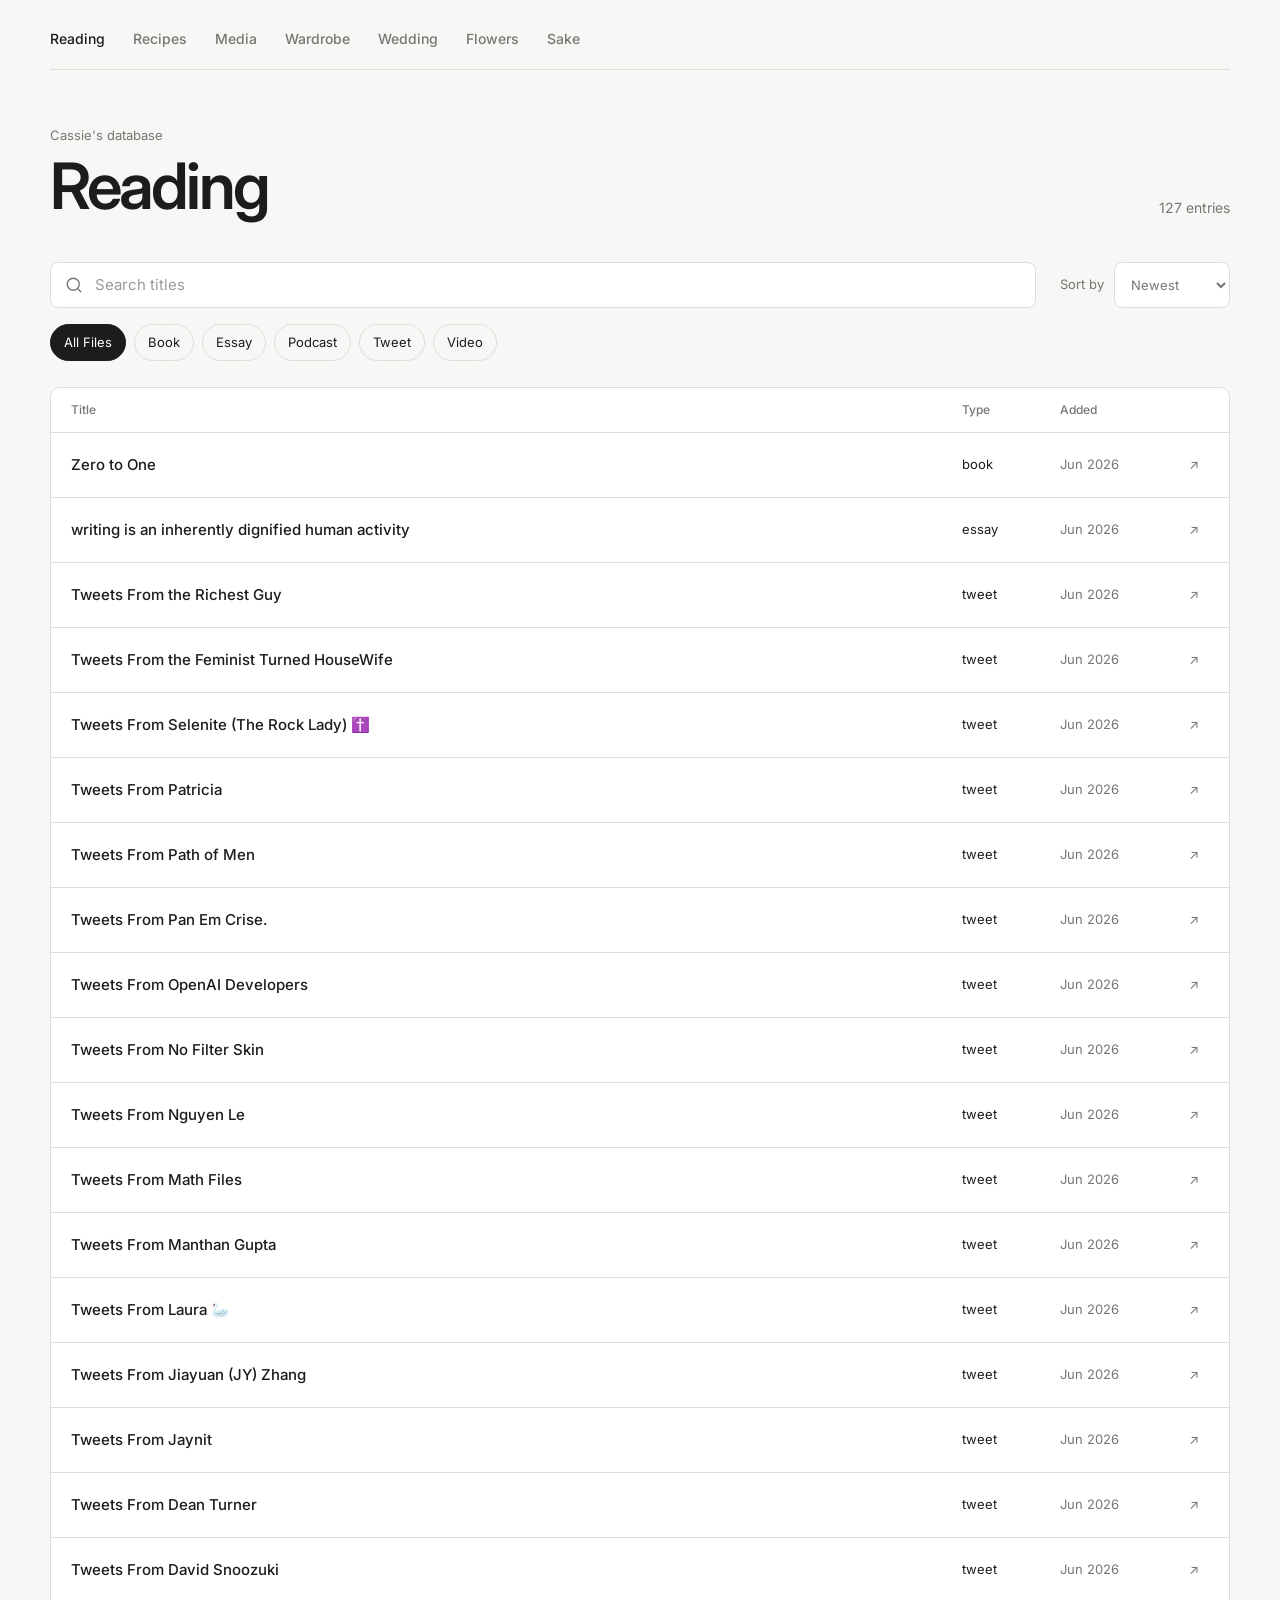
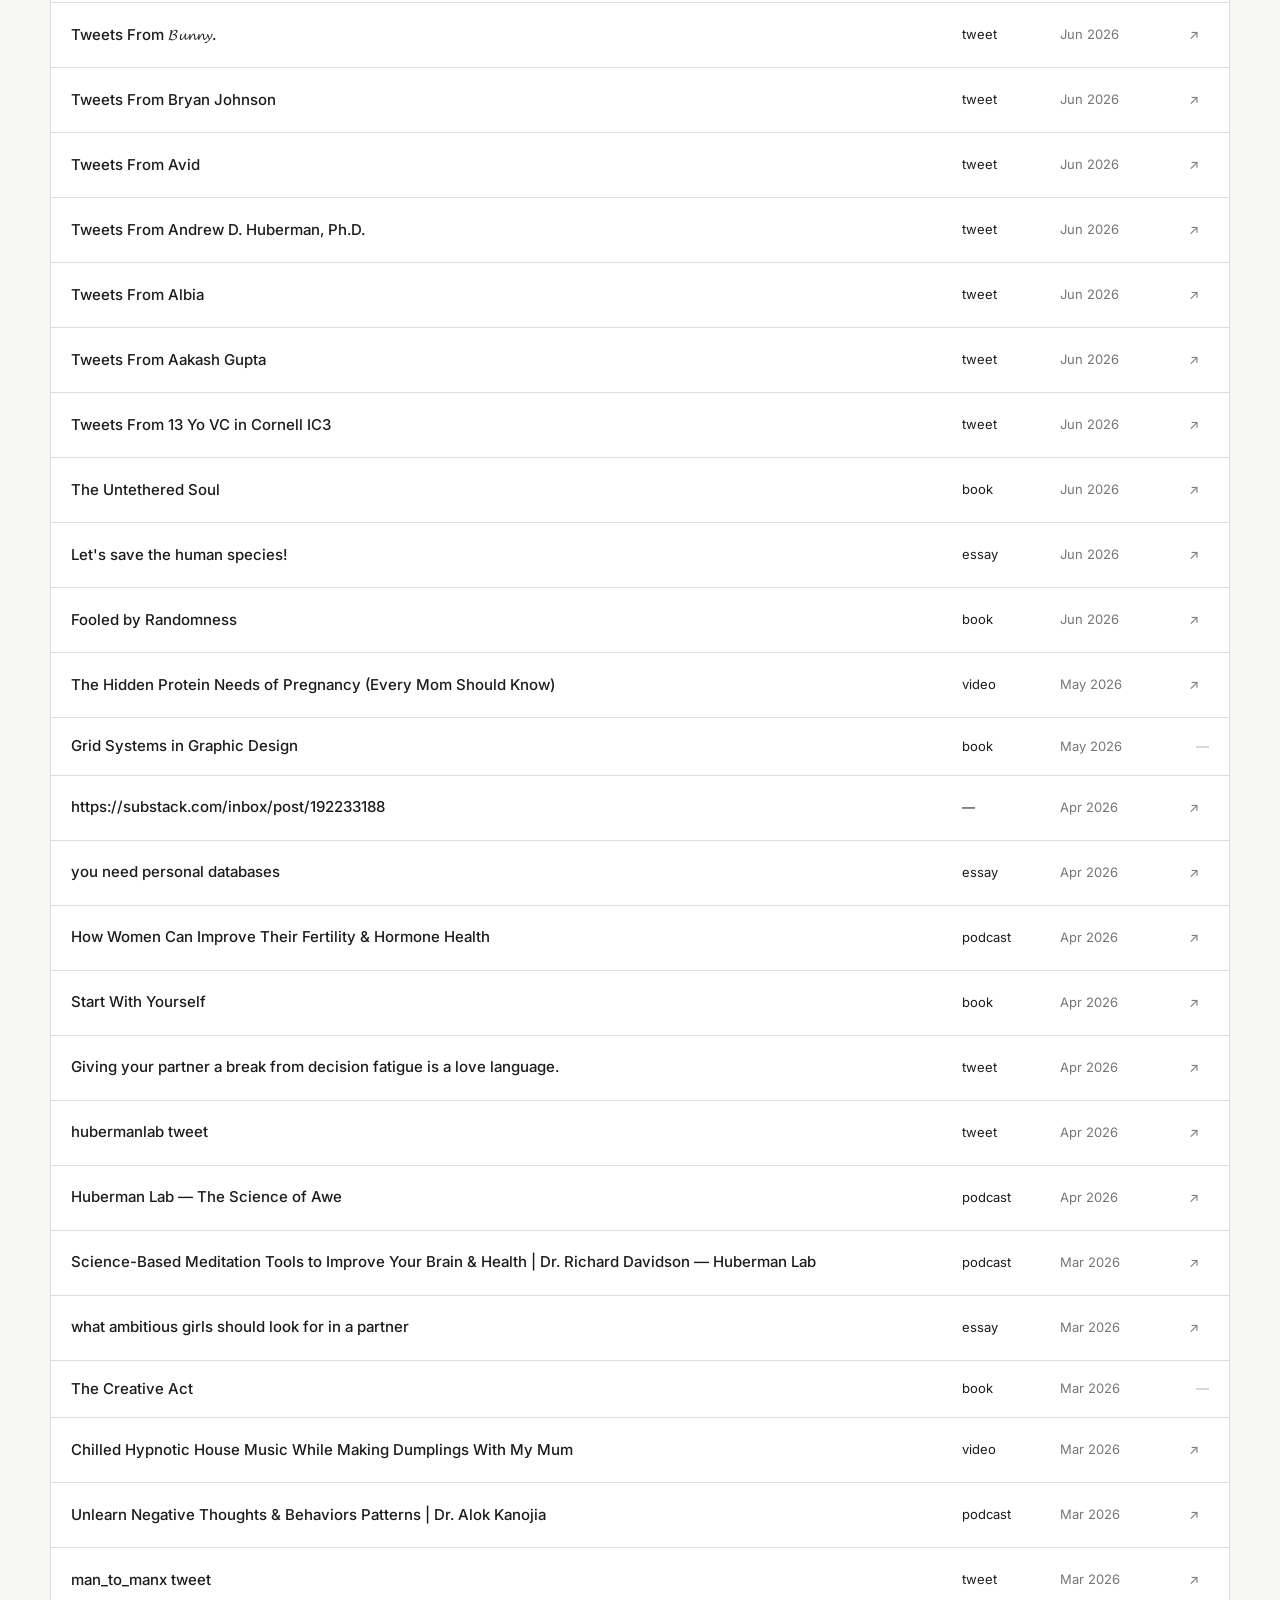
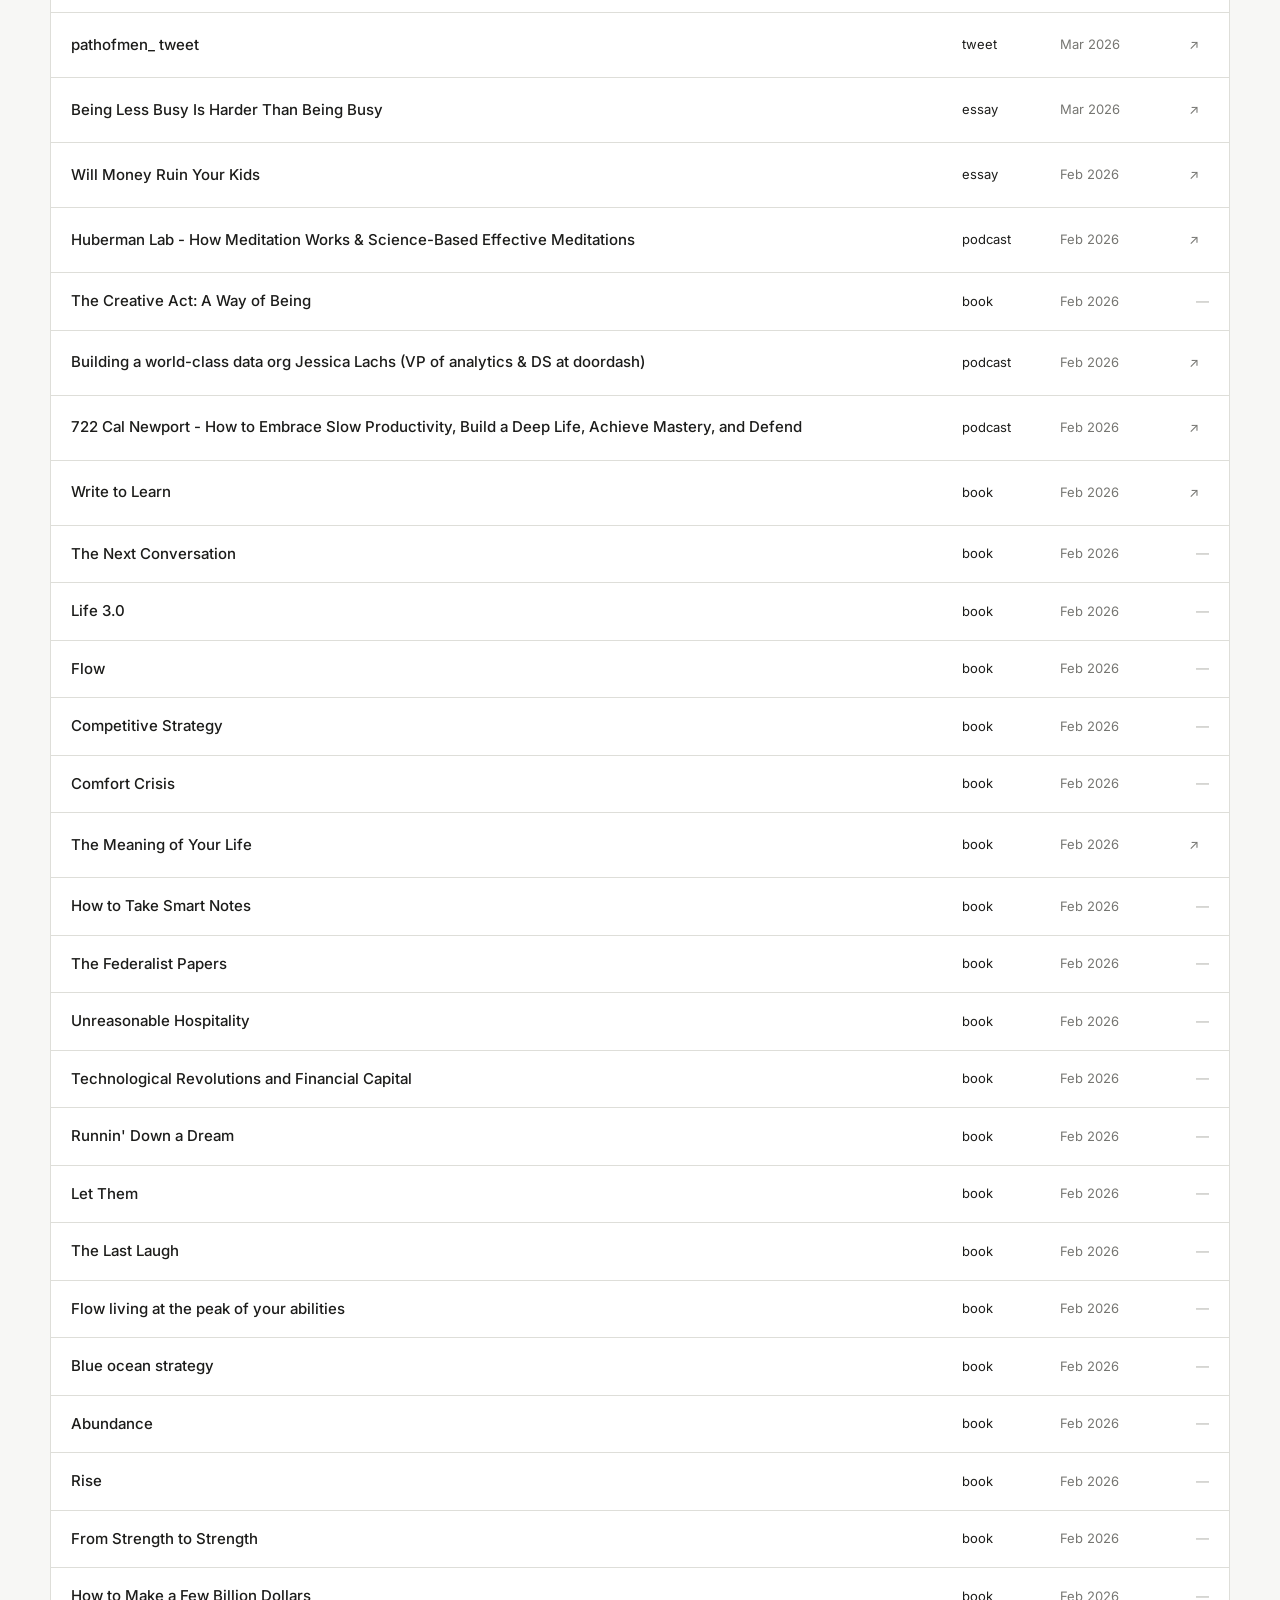
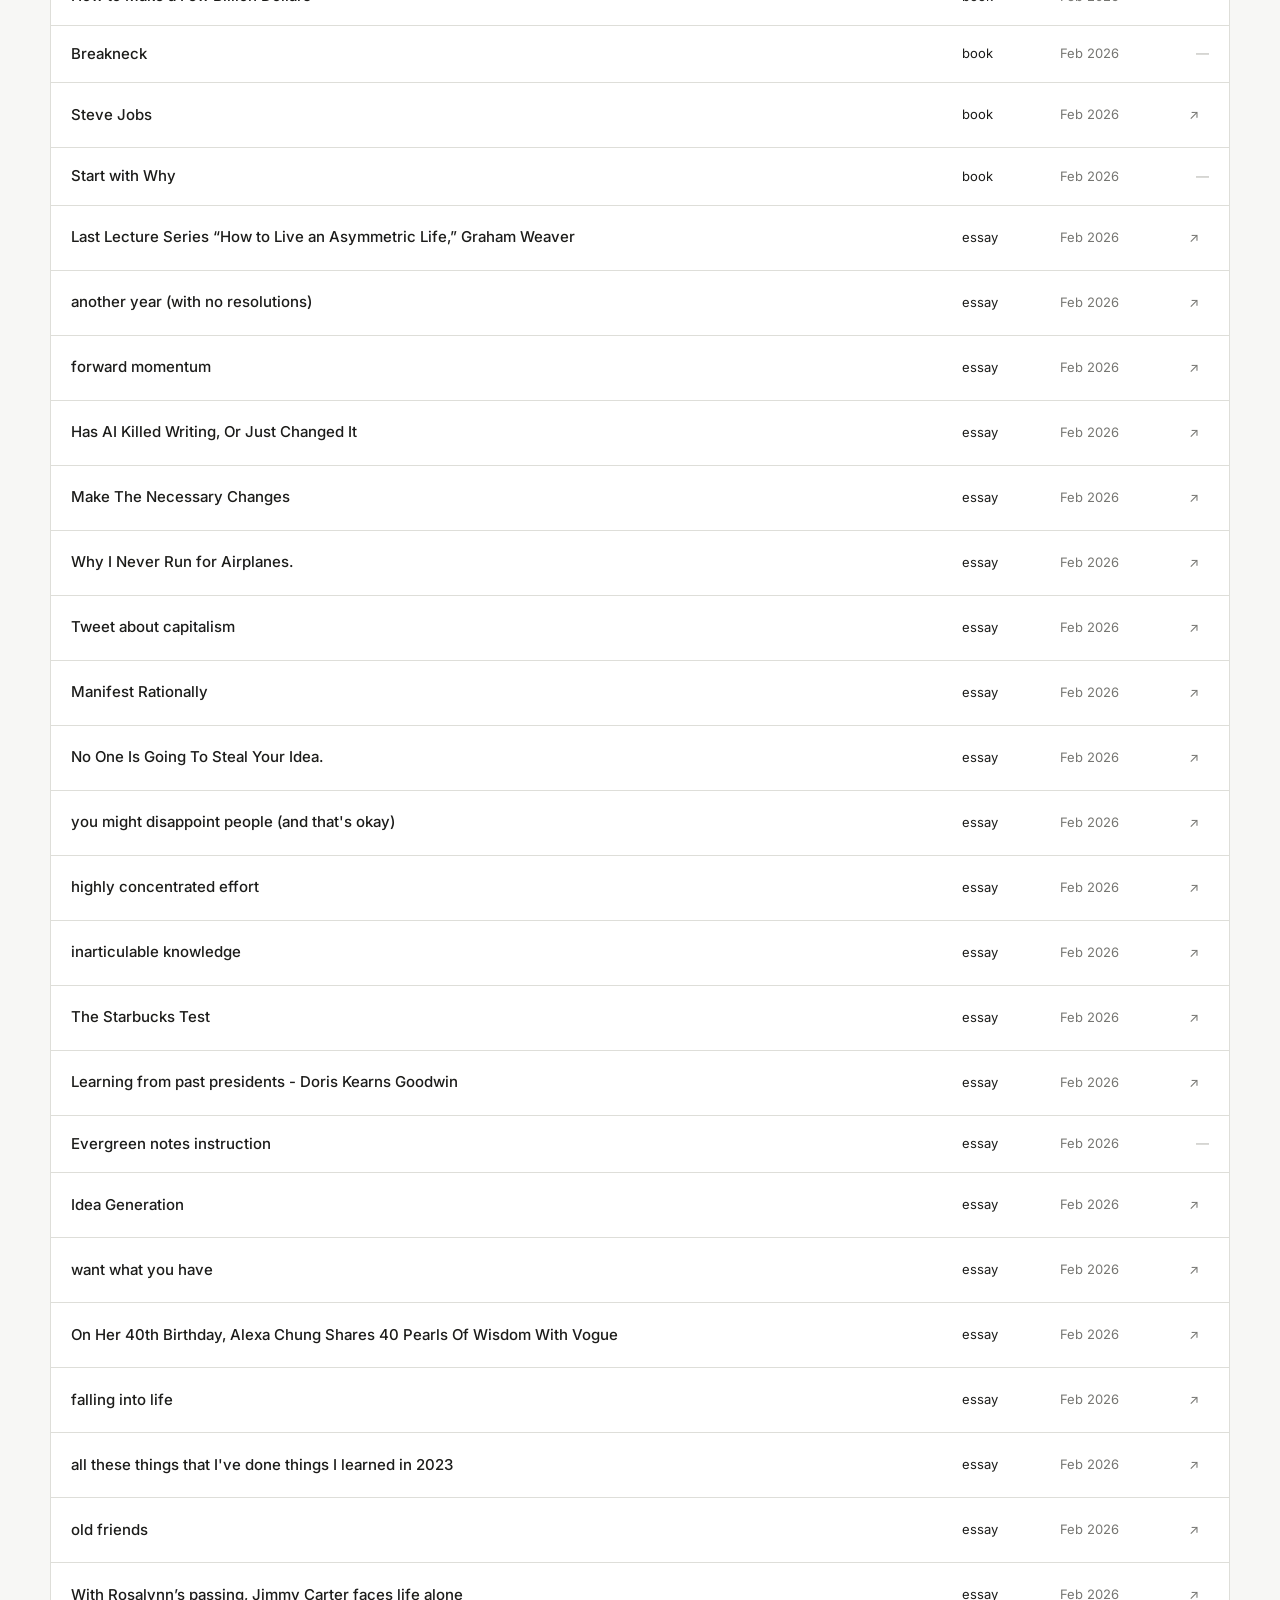
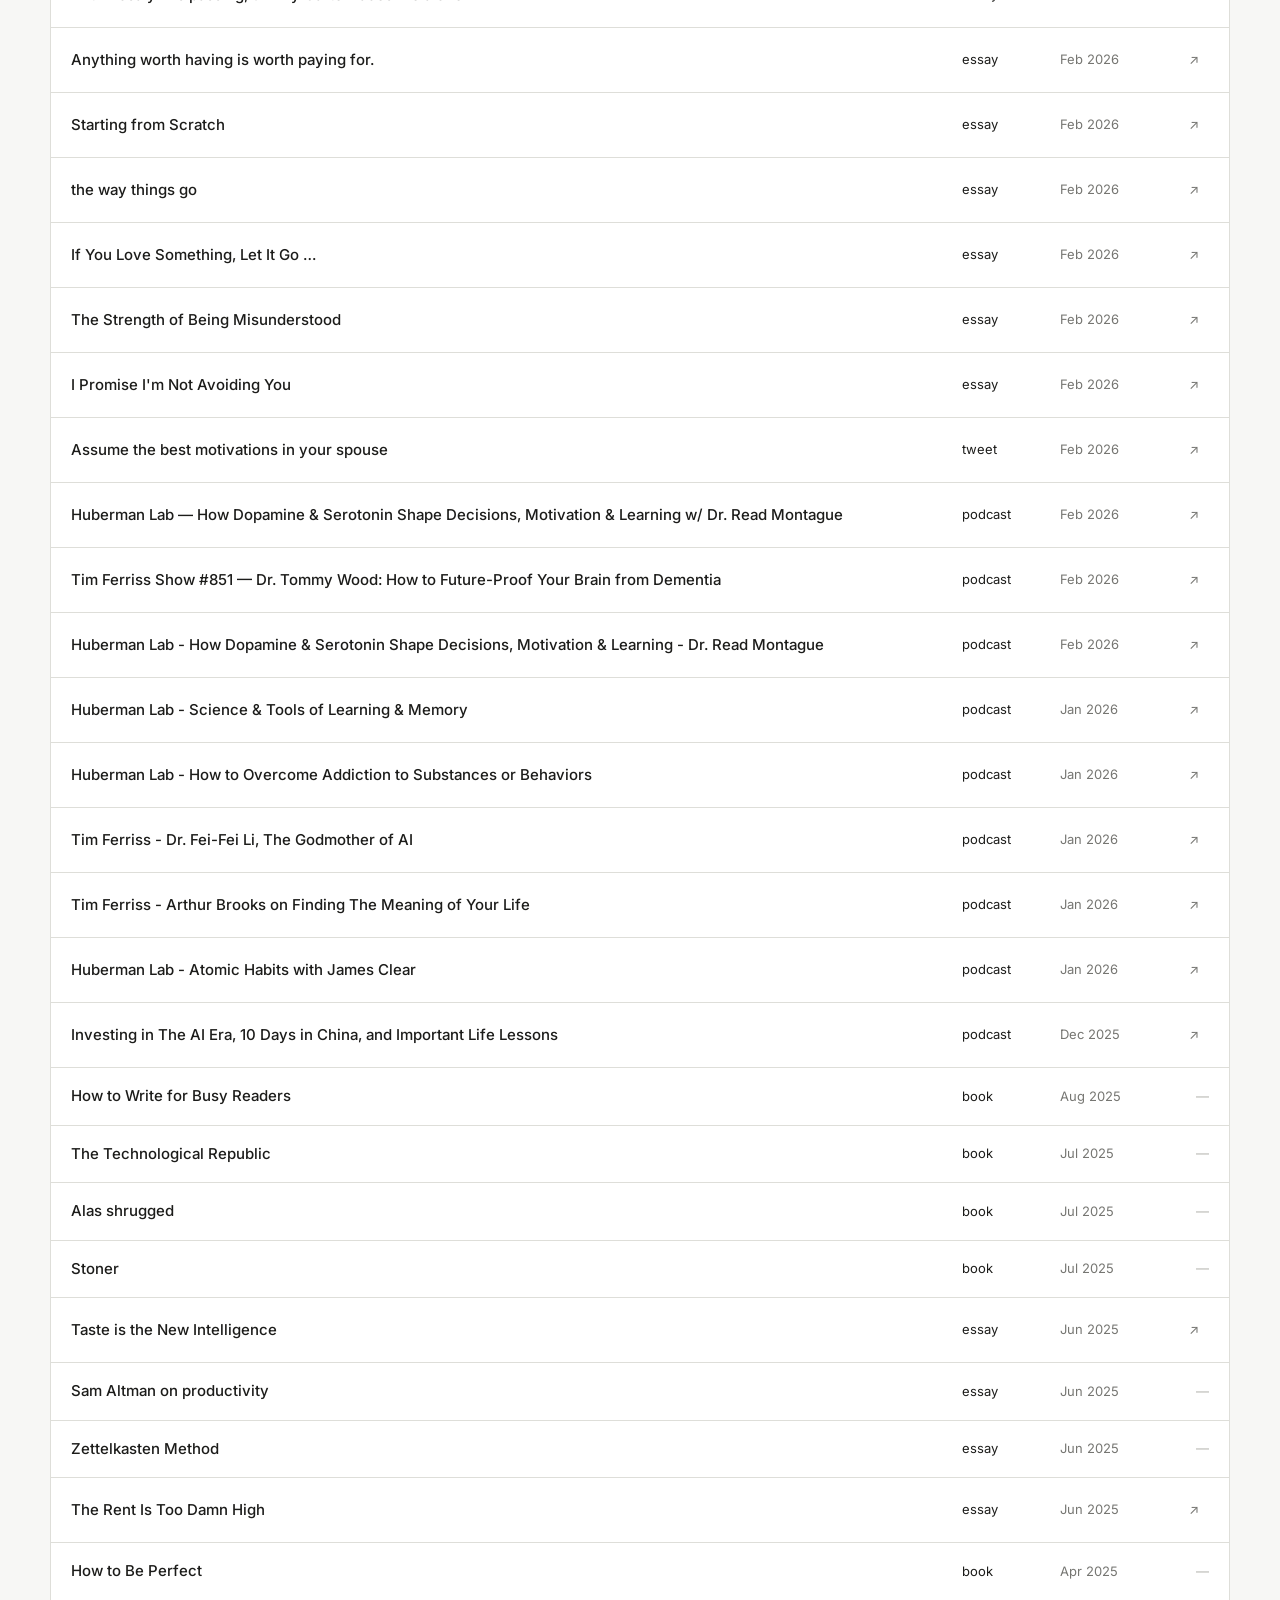
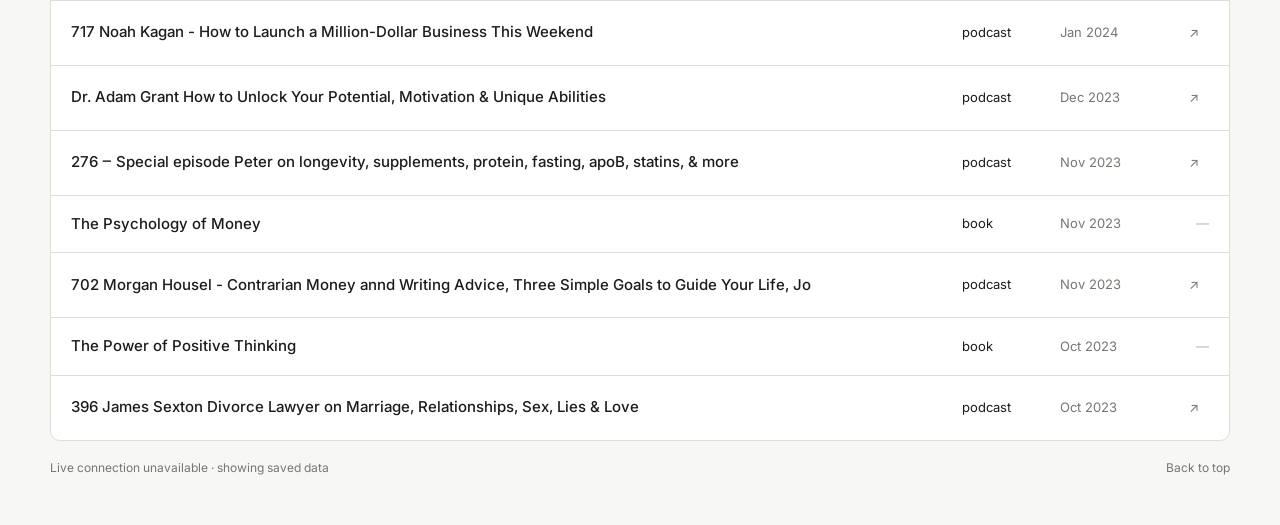
==== index.html @ a89b53d0 "Load simple flower filter fix" ====
<!doctype html>
<html lang="en">
  <head>
    <meta charset="UTF-8" />
    <meta name="viewport" content="width=device-width, initial-scale=1.0" />
    <meta name="description" content="Cassie's personal databases." />
    <title>Cassie's Databases</title>
    <link rel="preconnect" href="https://fonts.googleapis.com" />
    <link rel="preconnect" href="https://fonts.gstatic.com" crossorigin />
    <link href="https://fonts.googleapis.com/css2?family=Inter:wght@400;500;600&display=swap" rel="stylesheet" />
    <link rel="stylesheet" href="./styles.css" />
  </head>
  <body>
    <main class="page" id="top">
      <nav class="database-nav" id="databaseNav" aria-label="Databases"></nav>

      <header class="page-header">
        <div>
          <p class="eyebrow">Cassie's database</p>
          <h1 id="pageTitle">Reading</h1>
        </div>
        <p class="count"><span id="totalCount">0</span> entries</p>
      </header>

      <section class="controls" aria-label="Database controls">
        <label class="search-field">
          <span class="sr-only">Search database</span>
          <svg aria-hidden="true" viewBox="0 0 24 24"><path d="m21 21-4.35-4.35m2.35-5.65a8 8 0 1 1-16 0 8 8 0 0 1 16 0Z" /></svg>
          <input id="searchInput" type="search" placeholder="Search titles" autocomplete="off" />
        </label>

        <label class="sort-field">
          <span>Sort by</span>
          <select id="sortSelect">
            <option value="newest">Newest</option>
            <option value="oldest">Oldest</option>
            <option value="az">A–Z</option>
            <option value="za">Z–A</option>
          </select>
        </label>

        <nav class="category-tabs" id="categoryTabs" aria-label="Filters"></nav>
      </section>

      <div class="table-wrap">
        <table>
          <thead id="tableHead"></thead>
          <tbody id="tableRows"></tbody>
        </table>
        <div class="empty-state" id="emptyState" hidden><p>No matching entries.</p></div>
      </div>

      <footer>
        <span id="sourceNote" aria-live="polite">Connecting to Supabase</span>
        <button id="backToTop" type="button">Back to top</button>
      </footer>
    </main>

    <script src="./reading-data.js"></script>
    <script src="./collections-data.js"></script>
    <script src="./wardrobe-data.js"></script>
    <script src="./app.js"></script>
    <script src="./flower-filters.js"></script>
  </body>
</html>
---- styles.css ----
:root {
  --background: #f7f7f5;
  --surface: #ffffff;
  --text: #1c1c1a;
  --muted: #767672;
  --border: #deded9;
  --soft-border: rgba(28, 28, 26, .07);
  --hairline: .5px;
  --wardrobe-line: rgba(28, 28, 26, .028);
  --hover: #f3f3f0;
}

* { box-sizing: border-box; }
html { scroll-behavior: smooth; }
body { margin: 0; min-width: 320px; min-height: 100vh; color: var(--text); background: var(--background); font-family: "Inter", -apple-system, BlinkMacSystemFont, "Segoe UI", sans-serif; font-size: 15px; line-height: 1.5; -webkit-font-smoothing: antialiased; }
button, input, select { color: inherit; font: inherit; }
.page { width: min(1180px, calc(100% - 48px)); margin: 0 auto; padding: 28px 0 48px; }

.database-nav { display: flex; gap: 28px; overflow-x: auto; padding: 0 0 20px; border-bottom: 1px solid var(--border); scrollbar-width: none; }
.database-nav::-webkit-scrollbar { display: none; }
.database-link { flex: 0 0 auto; color: var(--muted); font-size: 14px; font-weight: 500; text-decoration: none; }
.database-link:hover { color: var(--text); }
.database-link.active { color: var(--text); }

.page-header { display: flex; align-items: end; justify-content: space-between; gap: 24px; margin: 56px 0 44px; }
.eyebrow { margin: 0 0 8px; color: var(--muted); font-size: 13px; }
h1 { margin: 0; font-size: clamp(40px, 6vw, 64px); font-weight: 600; letter-spacing: -.045em; line-height: 1; }
.count { margin: 0; color: var(--muted); font-size: 14px; }

.controls { display: grid; grid-template-columns: minmax(220px, 1fr) auto; gap: 16px 24px; align-items: center; margin-bottom: 24px; }
.search-field { position: relative; display: flex; grid-column: 1; grid-row: 1; align-items: center; }
.search-field svg { position: absolute; left: 15px; width: 18px; height: 18px; fill: none; stroke: var(--muted); stroke-linecap: round; stroke-width: 1.8; }
.search-field input { width: 100%; height: 46px; padding: 0 16px 0 44px; border: 1px solid var(--border); border-radius: 8px; outline: none; background: var(--surface); }
.search-field input:focus { border-color: var(--text); }
.search-field input::placeholder { color: #9a9a95; }
.sort-field { display: flex; grid-column: 2; grid-row: 1; align-items: center; gap: 10px; color: var(--muted); font-size: 13px; }
.sort-field select { min-width: 116px; height: 46px; padding: 0 34px 0 12px; border: 1px solid var(--border); border-radius: 8px; outline: none; background: var(--surface); }
.category-tabs { display: flex; flex-direction: column; grid-column: 1 / -1; grid-row: 2; gap: 10px; overflow-x: auto; padding-bottom: 2px; scrollbar-width: none; }
.category-tabs::-webkit-scrollbar { display: none; }
.filter-group { display: flex; align-items: center; gap: 12px; }
.filter-label { flex: 0 0 56px; color: var(--muted); font-size: 12px; font-weight: 500; }
.filter-options { display: flex; gap: 8px; }
.tab { flex: 0 0 auto; padding: 8px 13px; border: 1px solid var(--border); border-radius: 999px; background: transparent; cursor: pointer; font-size: 13px; text-transform: capitalize; }
.tab:hover { background: var(--hover); }
.tab.active { color: white; border-color: var(--text); background: var(--text); }
.wardrobe-view-toggle { display: flex; gap: 8px; overflow-x: auto; scrollbar-width: none; }
.wardrobe-view-toggle::-webkit-scrollbar { display: none; }
.view-tab { height: 46px; padding: 0 24px; font-size: 14px; text-transform: none; }

.table-wrap { overflow-x: auto; border: 1px solid var(--border); border-radius: 10px; background: var(--surface); }
table { width: 100%; border-collapse: collapse; table-layout: auto; }
th { padding: 13px 20px; color: var(--muted); border-bottom: 1px solid var(--border); font-size: 12px; font-weight: 500; text-align: left; white-space: nowrap; }
td { padding: 17px 20px; border-bottom: 1px solid var(--border); vertical-align: middle; font-size: 13px; }
tbody tr:last-child td { border-bottom: 0; }
tbody tr:hover { background: var(--hover); }
.icon-cell { width: 70px; padding-right: 4px; text-align: center; }
.pixel-icon {
  display: inline-grid;
  place-items: center;
  width: 42px;
  height: 42px;
  image-rendering: pixelated;
  transform: translateY(1px);
}
.pixel-icon svg {
  width: 34px;
  height: 34px;
  overflow: visible;
  filter: drop-shadow(2px 2px 0 rgba(28, 28, 26, .14));
  shape-rendering: crispEdges;
}
.wardrobe-image-icon img {
  display: block;
  width: 46px;
  height: 46px;
  object-fit: contain;
  image-rendering: pixelated;
  filter: drop-shadow(2px 2px 0 rgba(28, 28, 26, .12));
}
.pixel-icon-shirt svg,
.pixel-icon-jacket svg,
.pixel-icon-dress svg { transform: scale(1.04); }
.primary-cell { min-width: 230px; color: var(--text); font-size: 15px; font-weight: 500; }
.detail-cell { max-width: 500px; color: var(--muted); line-height: 1.45; }
.date-cell { color: var(--muted); white-space: nowrap; }
.open-link { display: grid; place-items: center; width: 30px; height: 30px; margin-left: auto; color: var(--muted); border-radius: 6px; text-decoration: none; }
.open-link:hover { color: var(--text); background: #e9e9e5; }
.no-link-mark { display: block; color: #b5b5af; text-align: right; }
.empty-state { padding: 64px 20px; color: var(--muted); text-align: center; }
footer { display: flex; justify-content: space-between; margin-top: 18px; color: var(--muted); font-size: 12px; }
footer button { padding: 0; border: 0; background: none; cursor: pointer; font-size: 12px; }
footer button:hover { color: var(--text); }
.sr-only { position: absolute; width: 1px; height: 1px; padding: 0; margin: -1px; overflow: hidden; clip: rect(0,0,0,0); white-space: nowrap; border: 0; }

body[data-database="wardrobe"] .page {
  width: min(1180px, calc(100% - 48px));
}

body[data-database="wardrobe"] .table-wrap {
  border-color: var(--soft-border);
  border-radius: 8px;
}

body[data-database="wardrobe"] .table-wrap.wardrobe-board-wrap {
  overflow: hidden;
  border: var(--hairline) solid var(--soft-border);
  background: var(--surface);
}

body[data-database="wardrobe"] table {
  table-layout: fixed;
}

body[data-database="wardrobe"] th,
body[data-database="wardrobe"] td {
  padding: 14px 20px;
}

body[data-database="wardrobe"] th:first-child,
body[data-database="wardrobe"] td:first-child {
  width: 40%;
}

body[data-database="wardrobe"] th:nth-child(2),
body[data-database="wardrobe"] td:nth-child(2) {
  width: 14%;
}

body[data-database="wardrobe"] th:nth-child(3),
body[data-database="wardrobe"] td:nth-child(3) {
  width: auto;
}

body[data-database="wardrobe"] th:nth-child(4),
body[data-database="wardrobe"] td:nth-child(4) {
  width: 56px;
  padding-left: 8px;
  padding-right: 18px;
  text-align: right;
}

body[data-database="wardrobe"] .primary-cell {
  min-width: 0;
  font-size: 14px;
  letter-spacing: -.01em;
}

body[data-database="wardrobe"] .detail-cell {
  max-width: none;
  color: #686864;
  font-size: 13px;
}

body[data-database="wardrobe"] .icon-cell {
  text-align: left;
}

.wardrobe-item {
  display: flex;
  align-items: center;
  gap: 18px;
  min-width: 0;
}

.wardrobe-item > span {
  min-width: 0;
  overflow: hidden;
  text-overflow: ellipsis;
  white-space: nowrap;
}

.wardrobe-image-icon {
  flex: 0 0 auto;
  width: 54px;
  height: 54px;
  padding: 0;
  border: 0;
  border-radius: 8px;
  background: transparent;
  cursor: zoom-in;
  image-rendering: pixelated;
  transform: none;
}

.wardrobe-image-icon:hover {
  background: #ecece8;
}

.wardrobe-zoom-link {
  border: 0;
  background: transparent;
  cursor: zoom-in;
}

.wardrobe-image-icon img {
  width: 54px;
  height: 54px;
  image-rendering: pixelated;
  filter: drop-shadow(2px 2px 0 rgba(28, 28, 26, .12));
}

.wardrobe-image-icon.real-photo img {
  image-rendering: auto;
  filter: drop-shadow(0 4px 8px rgba(28, 28, 26, .1));
}

.wardrobe-image-icon:focus-visible,
.wardrobe-zoom-link:focus-visible,
.image-zoom__close:focus-visible {
  outline: 2px solid var(--text);
  outline-offset: 3px;
}

.image-zoom[hidden] {
  display: none;
}

.image-zoom {
  position: fixed;
  inset: 0;
  z-index: 20;
  display: grid;
  place-items: center;
  padding: 28px;
}

.image-zoom__backdrop {
  position: absolute;
  inset: 0;
  border: 0;
  background: rgba(28, 28, 26, .52);
  cursor: zoom-out;
}

.image-zoom__figure {
  position: relative;
  z-index: 1;
  display: grid;
  justify-items: center;
  width: min(520px, calc(100vw - 48px));
  margin: 0;
  padding: 34px 34px 22px;
  border: var(--hairline) solid var(--soft-border);
  border-radius: 8px;
  background: var(--surface);
  box-shadow: 0 28px 70px rgba(28, 28, 26, .22);
}

.image-zoom__figure img {
  width: min(360px, 72vw);
  height: min(360px, 58vh);
  object-fit: contain;
  image-rendering: pixelated;
  filter: drop-shadow(5px 5px 0 rgba(28, 28, 26, .12));
}

.image-zoom__figure img.real-photo {
  image-rendering: auto;
  filter: drop-shadow(0 6px 12px rgba(28, 28, 26, .12));
}

.image-zoom__figure figcaption {
  margin-top: 16px;
  color: var(--muted);
  font-size: 13px;
  text-transform: capitalize;
}

.image-zoom__close {
  position: absolute;
  top: 12px;
  right: 12px;
  display: grid;
  place-items: center;
  width: 32px;
  height: 32px;
  border: var(--hairline) solid var(--soft-border);
  border-radius: 8px;
  background: var(--surface);
  cursor: pointer;
  font-size: 20px;
  line-height: 1;
}

.image-zoom__close:hover {
  background: var(--hover);
}

body.zoom-open {
  overflow: hidden;
}

.wardrobe-board {
  background: var(--surface);
}

.wardrobe-board-head,
.wardrobe-board-section {
  display: grid;
  grid-template-columns: 122px minmax(0, 1fr);
}

.wardrobe-board-head {
  min-height: 72px;
  border-bottom: var(--hairline) solid var(--wardrobe-line);
}

.wardrobe-board-label,
.wardrobe-board-section-label {
  display: flex;
  align-items: center;
  padding-left: 22px;
  color: var(--muted);
  font-size: 12px;
  font-weight: 500;
}

.wardrobe-board-note {
  display: flex;
  align-items: center;
  justify-content: space-between;
  gap: 16px;
  padding: 0 24px;
  color: var(--muted);
  font-size: 12px;
}

.wardrobe-board-note strong {
  color: var(--text);
  font-size: 13px;
  font-weight: 500;
}

.wardrobe-board-section {
  border-bottom: var(--hairline) solid var(--wardrobe-line);
}

.wardrobe-board-section:last-child {
  border-bottom: 0;
}

.wardrobe-board-section-label {
  align-items: start;
  padding-top: 26px;
  border-right: var(--hairline) solid var(--wardrobe-line);
  text-transform: capitalize;
}

.wardrobe-board-rows {
  display: grid;
}

.wardrobe-board-row {
  display: grid;
  grid-template-columns: repeat(5, minmax(0, 1fr));
  border-bottom: var(--hairline) solid var(--wardrobe-line);
}

.wardrobe-board-row:last-child {
  border-bottom: 0;
}

.wardrobe-board-piece {
  position: relative;
  display: grid;
  grid-template-rows: 138px auto;
  min-height: 202px;
  padding: 18px 16px 15px;
  border: 0;
  border-right: var(--hairline) solid var(--wardrobe-line);
  background: var(--surface);
  appearance: none;
  -webkit-appearance: none;
  text-align: center;
  cursor: zoom-in;
}

.wardrobe-board-piece:nth-child(5n),
.wardrobe-board-piece:last-child {
  border-right: 0;
}

.wardrobe-board-piece:hover {
  background: #fbfbf9;
}

.wardrobe-board-piece:focus-visible {
  outline: 2px solid var(--text);
  outline-offset: -3px;
}

.wardrobe-board-piece img {
  align-self: end;
  justify-self: center;
  width: min(146px, 92%);
  height: 132px;
  object-fit: contain;
  image-rendering: pixelated;
  filter: drop-shadow(0 7px 10px rgba(28, 28, 26, .08));
}

.wardrobe-board-piece.real-photo img {
  image-rendering: auto;
}

.wardrobe-board-piece-name {
  align-self: end;
  margin-top: 12px;
  overflow: hidden;
  color: var(--text);
  font-size: 13px;
  font-weight: 500;
  line-height: 1.25;
  text-overflow: ellipsis;
  white-space: nowrap;
}

.wardrobe-board-piece-meta {
  margin-top: 4px;
  overflow: hidden;
  color: var(--muted);
  font-size: 11px;
  line-height: 1.2;
  text-overflow: ellipsis;
  white-space: nowrap;
}

@media (max-width: 700px) {
  .page { width: min(100% - 24px, 620px); padding-top: 18px; }
  .database-nav { gap: 22px; }
  .page-header { margin: 40px 0 32px; }
  .controls { grid-template-columns: 1fr; gap: 12px; }
  .sort-field { display: none; }
  .category-tabs { grid-column: 1; }
  .table-wrap { border-radius: 8px; }
  th, td { padding-left: 14px; padding-right: 14px; }
  .hide-mobile { display: none; }
  .icon-cell { display: table-cell; width: 50px; padding-left: 10px; padding-right: 0; }
  .pixel-icon { width: 34px; height: 34px; }
  .pixel-icon svg { width: 30px; height: 30px; }
  .wardrobe-image-icon img { width: 36px; height: 36px; }
  .primary-cell { min-width: 0; width: 42%; font-size: 14px; }
  .detail-cell { min-width: 220px; }
  body[data-database="wardrobe"] .page { width: min(100% - 24px, 620px); }
  body[data-database="wardrobe"] .table-wrap { overflow-x: auto; border-radius: 8px; }
  body[data-database="wardrobe"] .table-wrap.wardrobe-board-wrap { overflow-x: auto; }
  .wardrobe-board-head,
  .wardrobe-board-section { min-width: 720px; grid-template-columns: 94px minmax(0, 1fr); }
  .wardrobe-board-row { grid-template-columns: repeat(5, 125px); }
  .wardrobe-board-piece { min-height: 178px; grid-template-rows: 116px auto; padding: 14px 12px; }
  .wardrobe-board-piece img { height: 108px; }
  body[data-database="wardrobe"] table { min-width: 520px; table-layout: fixed; }
  body[data-database="wardrobe"] th,
  body[data-database="wardrobe"] td { padding: 13px 10px; }
  body[data-database="wardrobe"] th:first-child,
  body[data-database="wardrobe"] td:first-child { width: 260px; padding-left: 12px; }
  body[data-database="wardrobe"] th:nth-child(2),
  body[data-database="wardrobe"] td:nth-child(2) { width: 86px; }
  body[data-database="wardrobe"] th:nth-child(3),
  body[data-database="wardrobe"] td:nth-child(3) { width: 128px; }
  body[data-database="wardrobe"] th:nth-child(4),
  body[data-database="wardrobe"] td:nth-child(4) { width: 46px; padding-right: 12px; }
  body[data-database="wardrobe"] .primary-cell { width: auto; font-size: 14px; }
  body[data-database="wardrobe"] .detail-cell { min-width: 0; font-size: 12.5px; line-height: 1.35; }
  body[data-database="wardrobe"] .wardrobe-image-icon img { width: 38px; height: 38px; }
  .wardrobe-item { gap: 12px; }
  .image-zoom { padding: 18px; }
  .image-zoom__figure { width: min(420px, calc(100vw - 28px)); padding: 30px 20px 18px; }
  .image-zoom__figure img { width: min(300px, 74vw); height: min(300px, 52vh); }
}

@media (max-width: 460px) {
  body { font-size: 14px; }
  .count { display: none; }
  td { padding-top: 15px; padding-bottom: 15px; }
  .database-nav { gap: 20px; }
  body[data-database="wardrobe"] th,
  body[data-database="wardrobe"] td { padding-top: 12px; padding-bottom: 12px; }
  body[data-database="wardrobe"] th:first-child,
  body[data-database="wardrobe"] td:first-child { width: 254px; padding-left: 10px; }
  body[data-database="wardrobe"] th:nth-child(2),
  body[data-database="wardrobe"] td:nth-child(2) { width: 84px; }
  body[data-database="wardrobe"] th:nth-child(3),
  body[data-database="wardrobe"] td:nth-child(3) { width: 128px; }
  body[data-database="wardrobe"] th:nth-child(4),
  body[data-database="wardrobe"] td:nth-child(4) { width: 44px; }
  body[data-database="wardrobe"] .primary-cell { font-size: 13.5px; }
  body[data-database="wardrobe"] .detail-cell { font-size: 12px; }
}
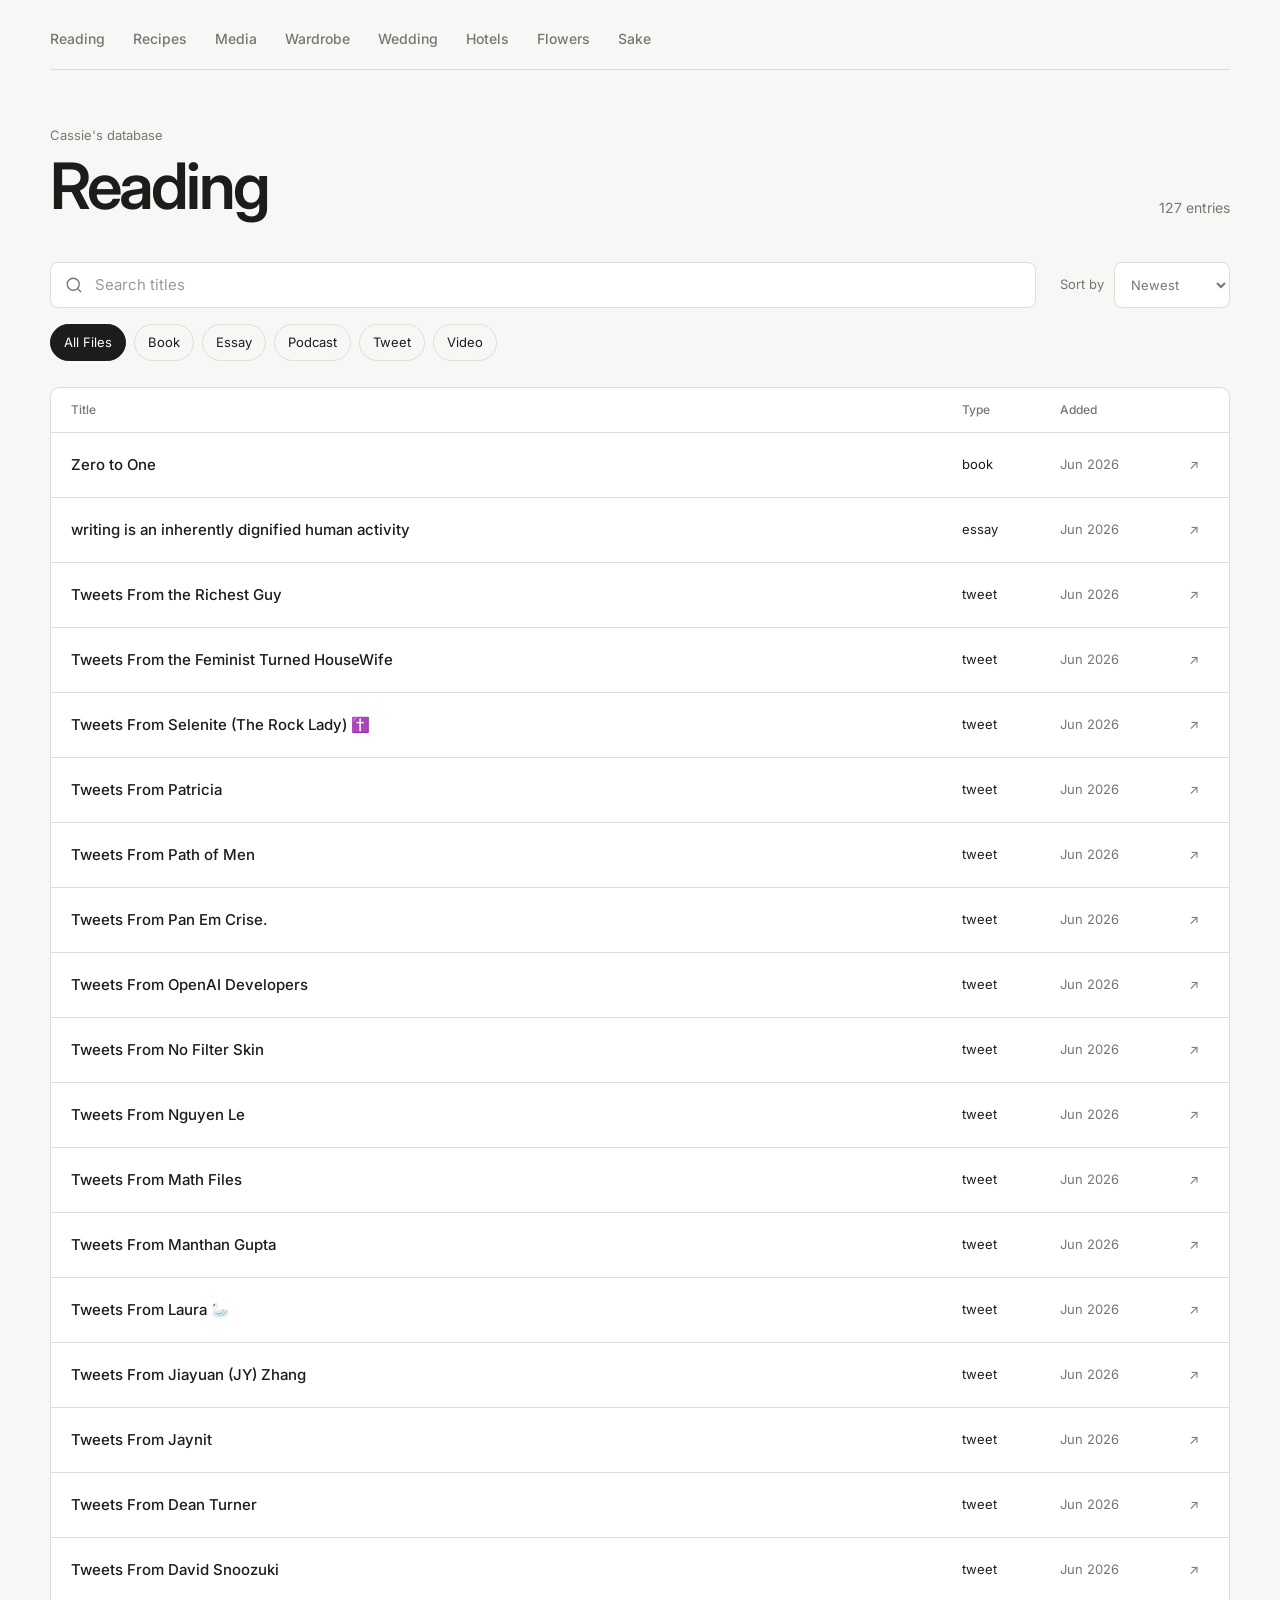
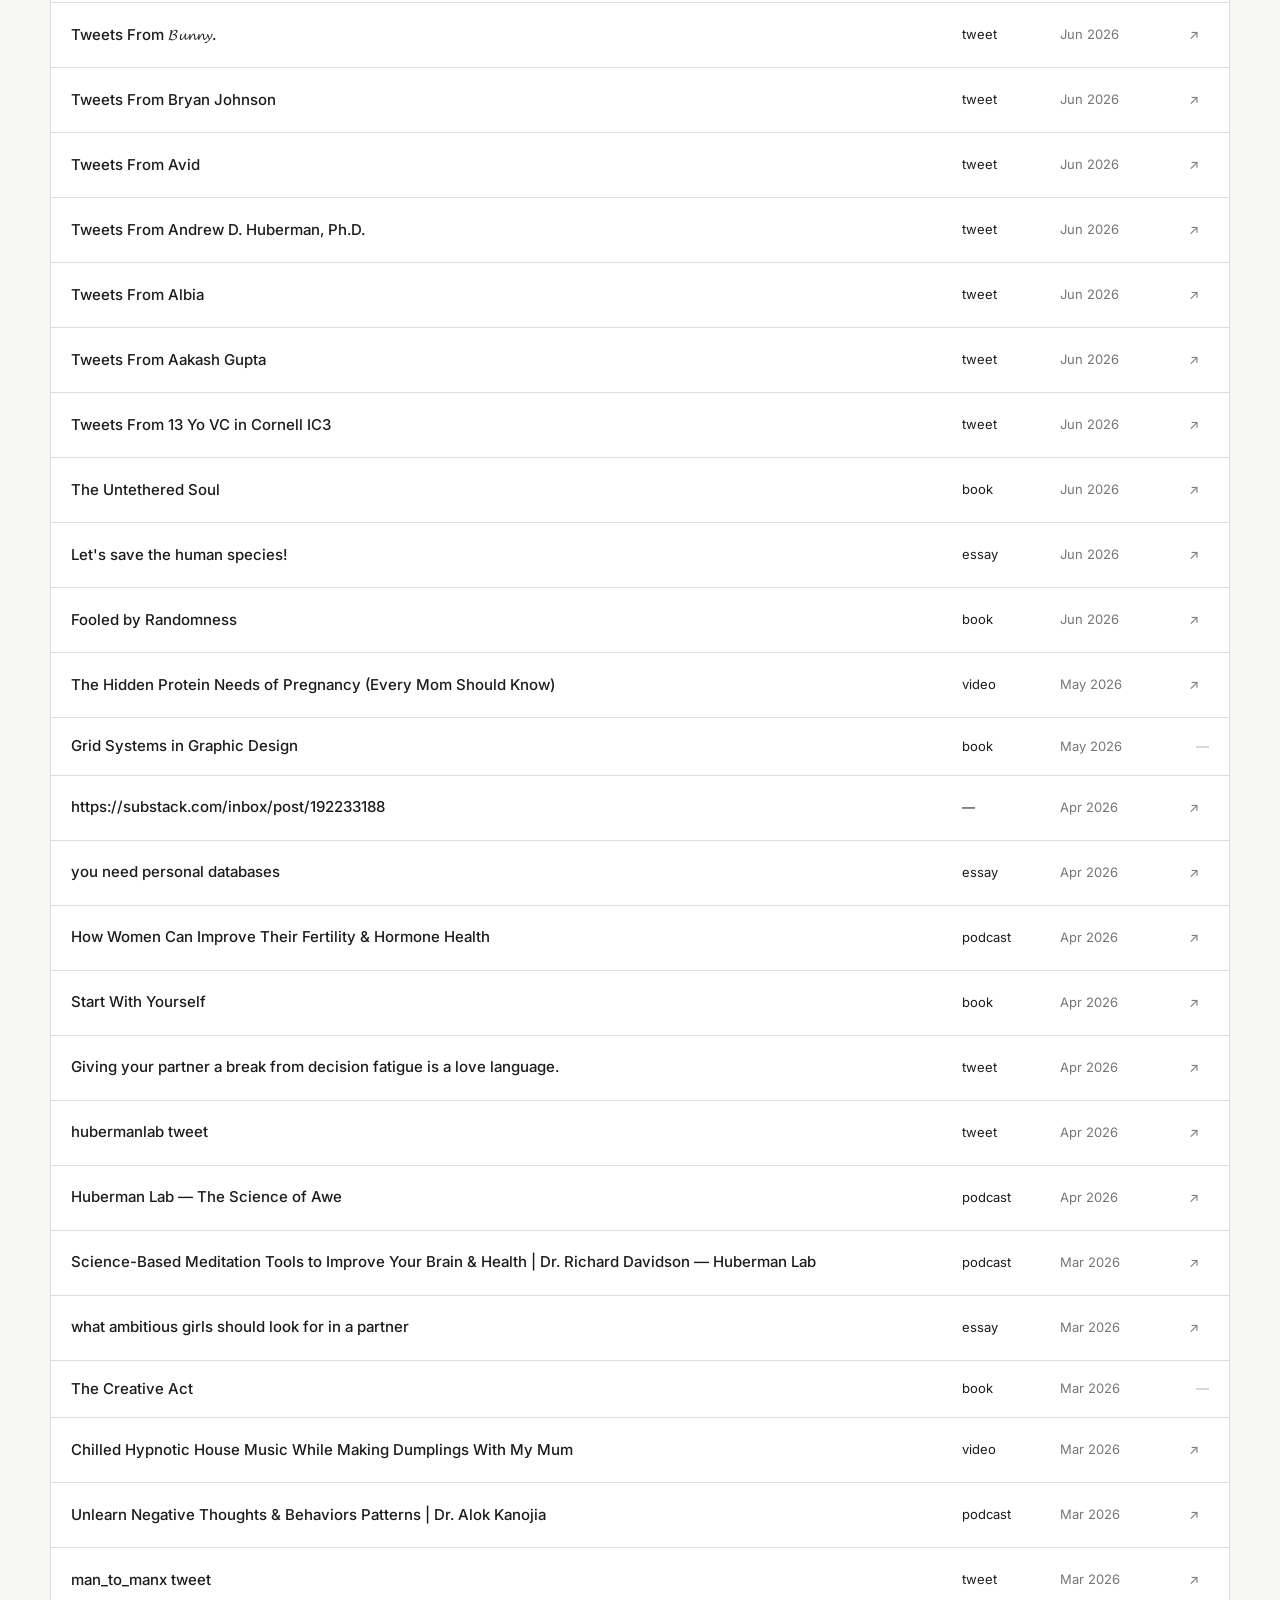
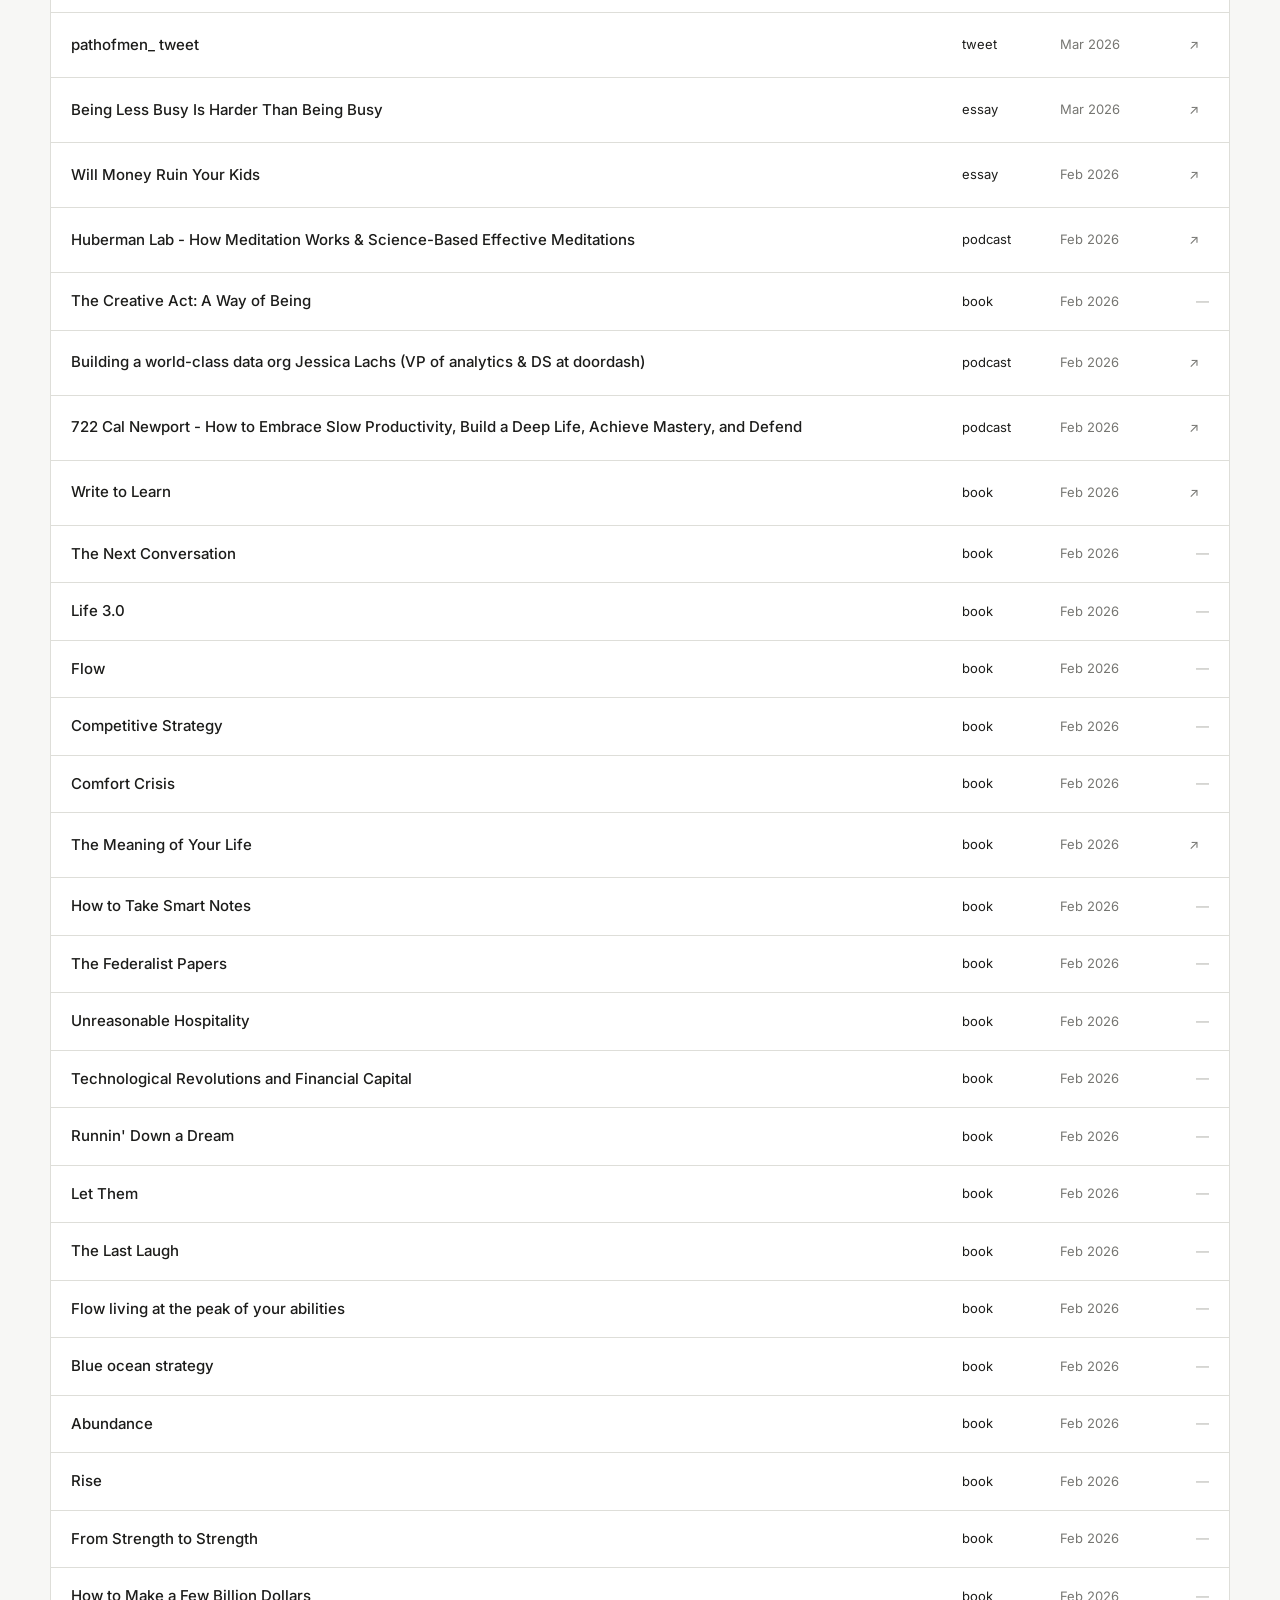
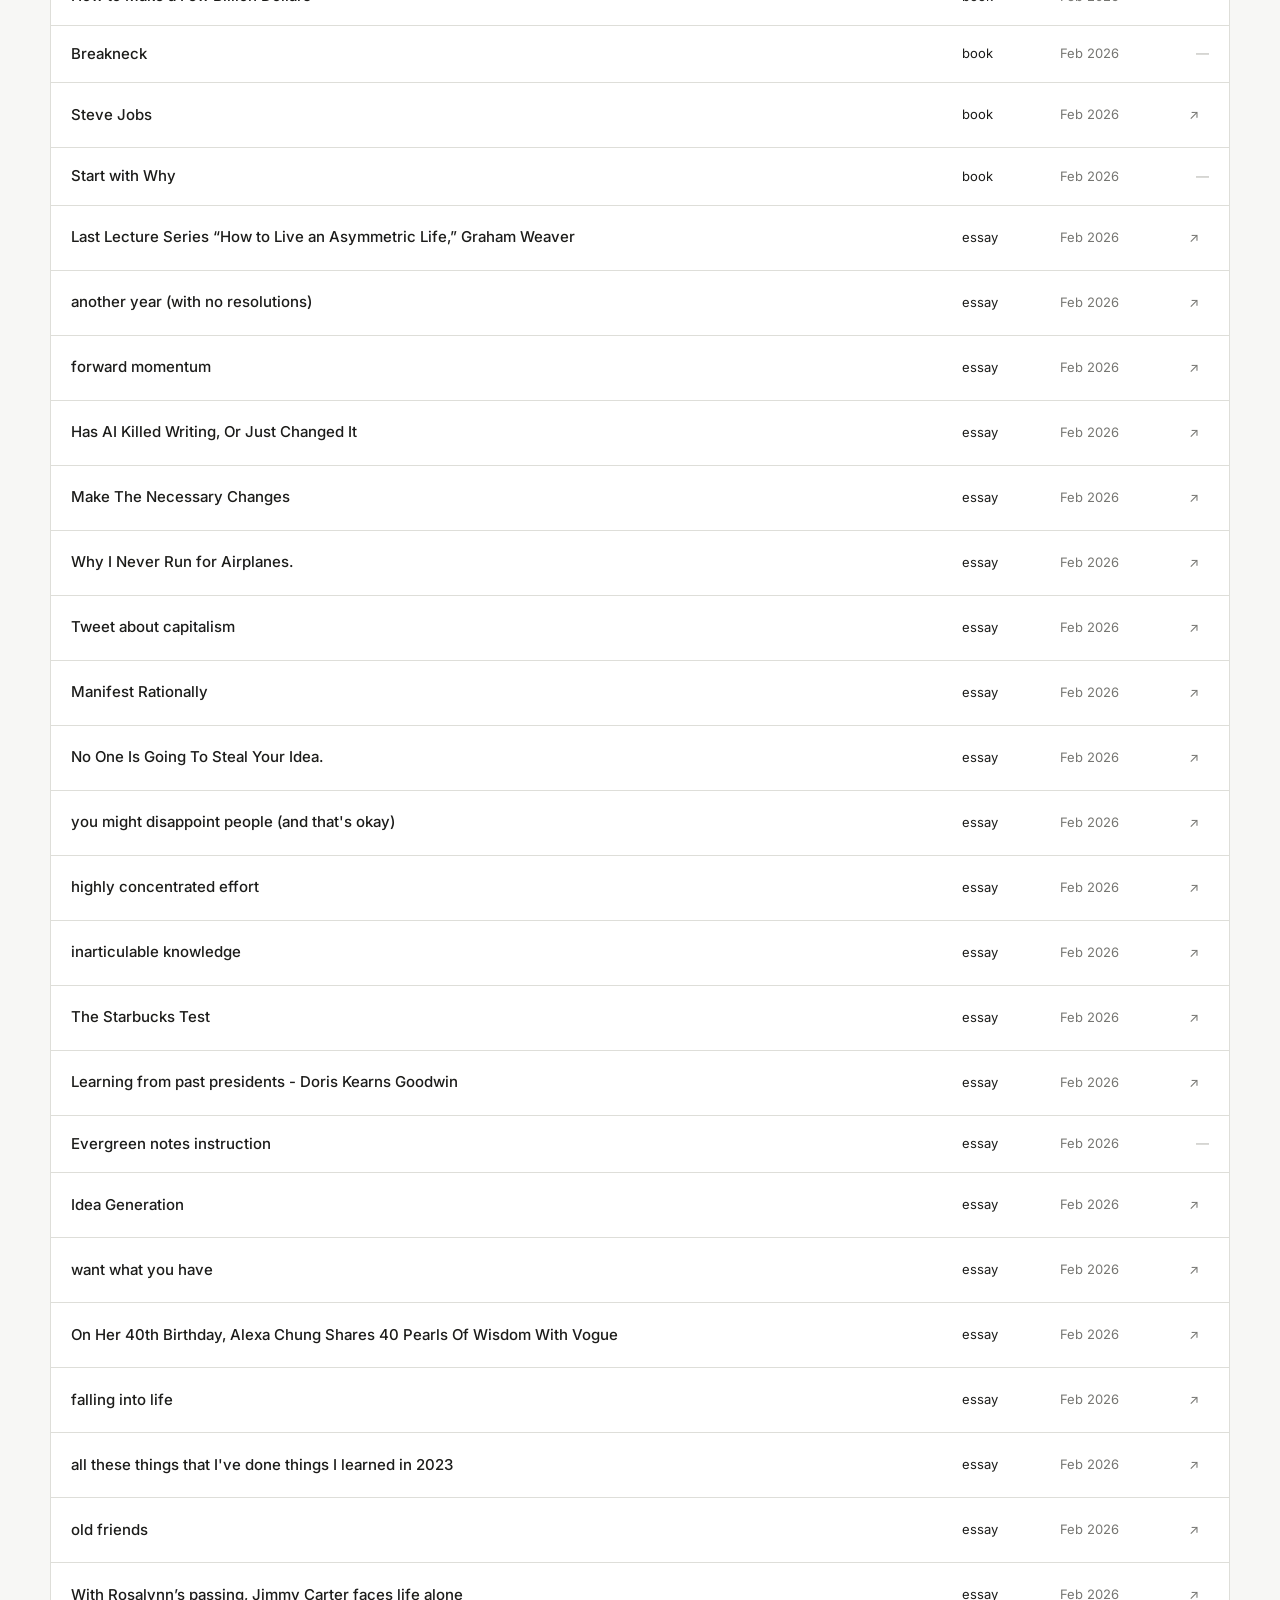
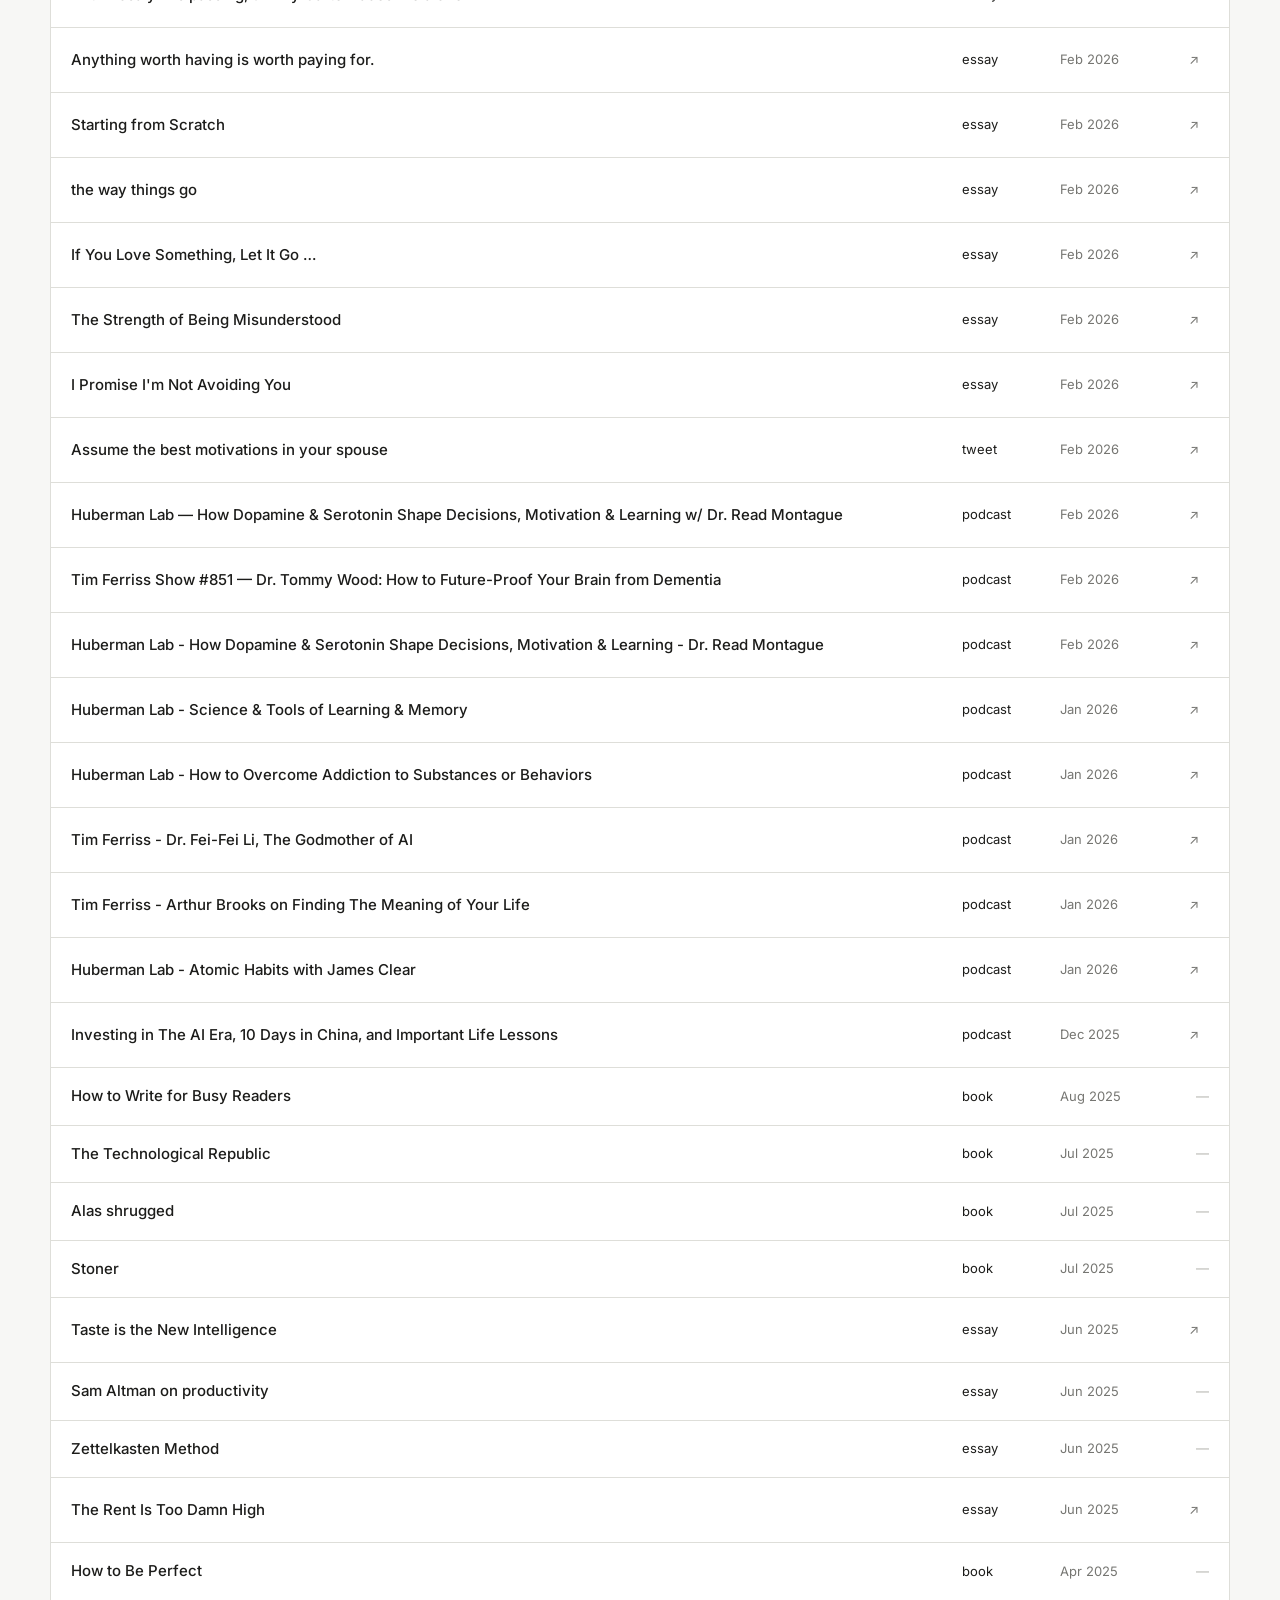
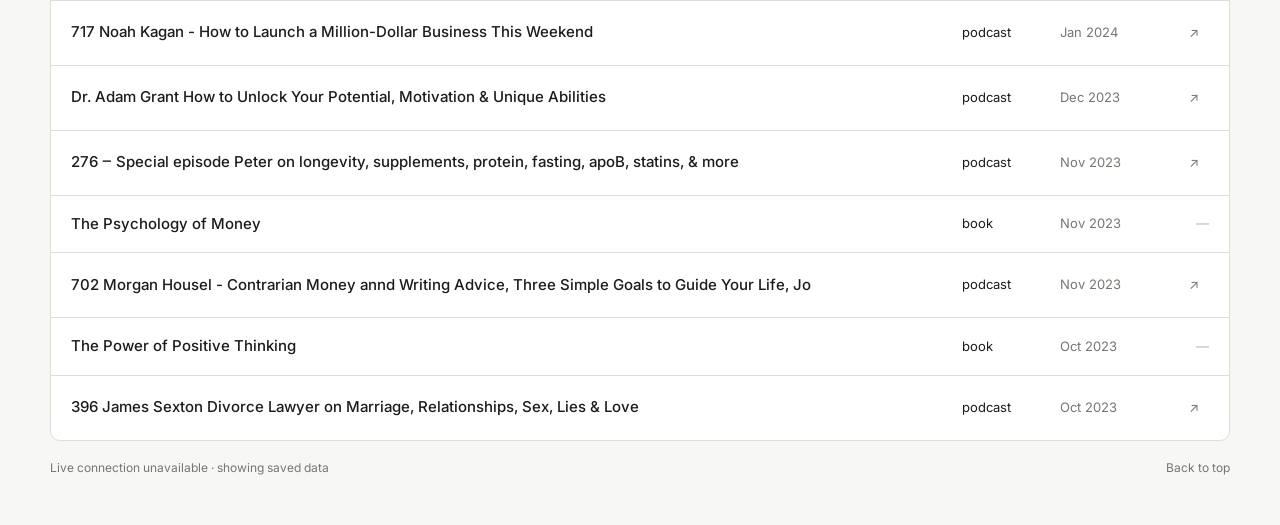
==== commit 3f26bd9e: "Add hotel collection scripts to personal database site" ====
--- a/index.html
+++ b/index.html
@@ -3,8 +3,22 @@
   <head>
     <meta charset="UTF-8" />
     <meta name="viewport" content="width=device-width, initial-scale=1.0" />
-    <meta name="description" content="Cassie's personal databases." />
-    <title>Cassie's Databases</title>
+    <meta name="description" content="cassie's database." />
+    <meta property="og:type" content="website" />
+    <meta property="og:site_name" content="cassie's database" />
+    <meta property="og:title" content="cassie's database" />
+    <meta property="og:description" content="Reading, recipes, media, wardrobe, wedding, hotels, flowers, and sake." />
+    <meta property="og:url" content="https://cassies-personal-database.vercel.app/" />
+    <meta property="og:image" content="https://cassies-personal-database.vercel.app/assets/cassies-database-preview-flower.png" />
+    <meta property="og:image:secure_url" content="https://cassies-personal-database.vercel.app/assets/cassies-database-preview-flower.png" />
+    <meta property="og:image:type" content="image/png" />
+    <meta property="og:image:width" content="1190" />
+    <meta property="og:image:height" content="1210" />
+    <meta name="twitter:card" content="summary_large_image" />
+    <meta name="twitter:title" content="cassie's database" />
+    <meta name="twitter:description" content="Reading, recipes, media, wardrobe, wedding, hotels, flowers, and sake." />
+    <meta name="twitter:image" content="https://cassies-personal-database.vercel.app/assets/cassies-database-preview-flower.png" />
+    <title>cassie's database</title>
     <link rel="preconnect" href="https://fonts.googleapis.com" />
     <link rel="preconnect" href="https://fonts.gstatic.com" crossorigin />
     <link href="https://fonts.googleapis.com/css2?family=Inter:wght@400;500;600&display=swap" rel="stylesheet" />
@@ -59,7 +73,9 @@
     <script src="./reading-data.js"></script>
     <script src="./collections-data.js"></script>
     <script src="./wardrobe-data.js"></script>
+    <script src="./hotels-data.js"></script>
     <script src="./app.js"></script>
     <script src="./flower-filters.js"></script>
+    <script src="./hotels-page.js"></script>
   </body>
 </html>
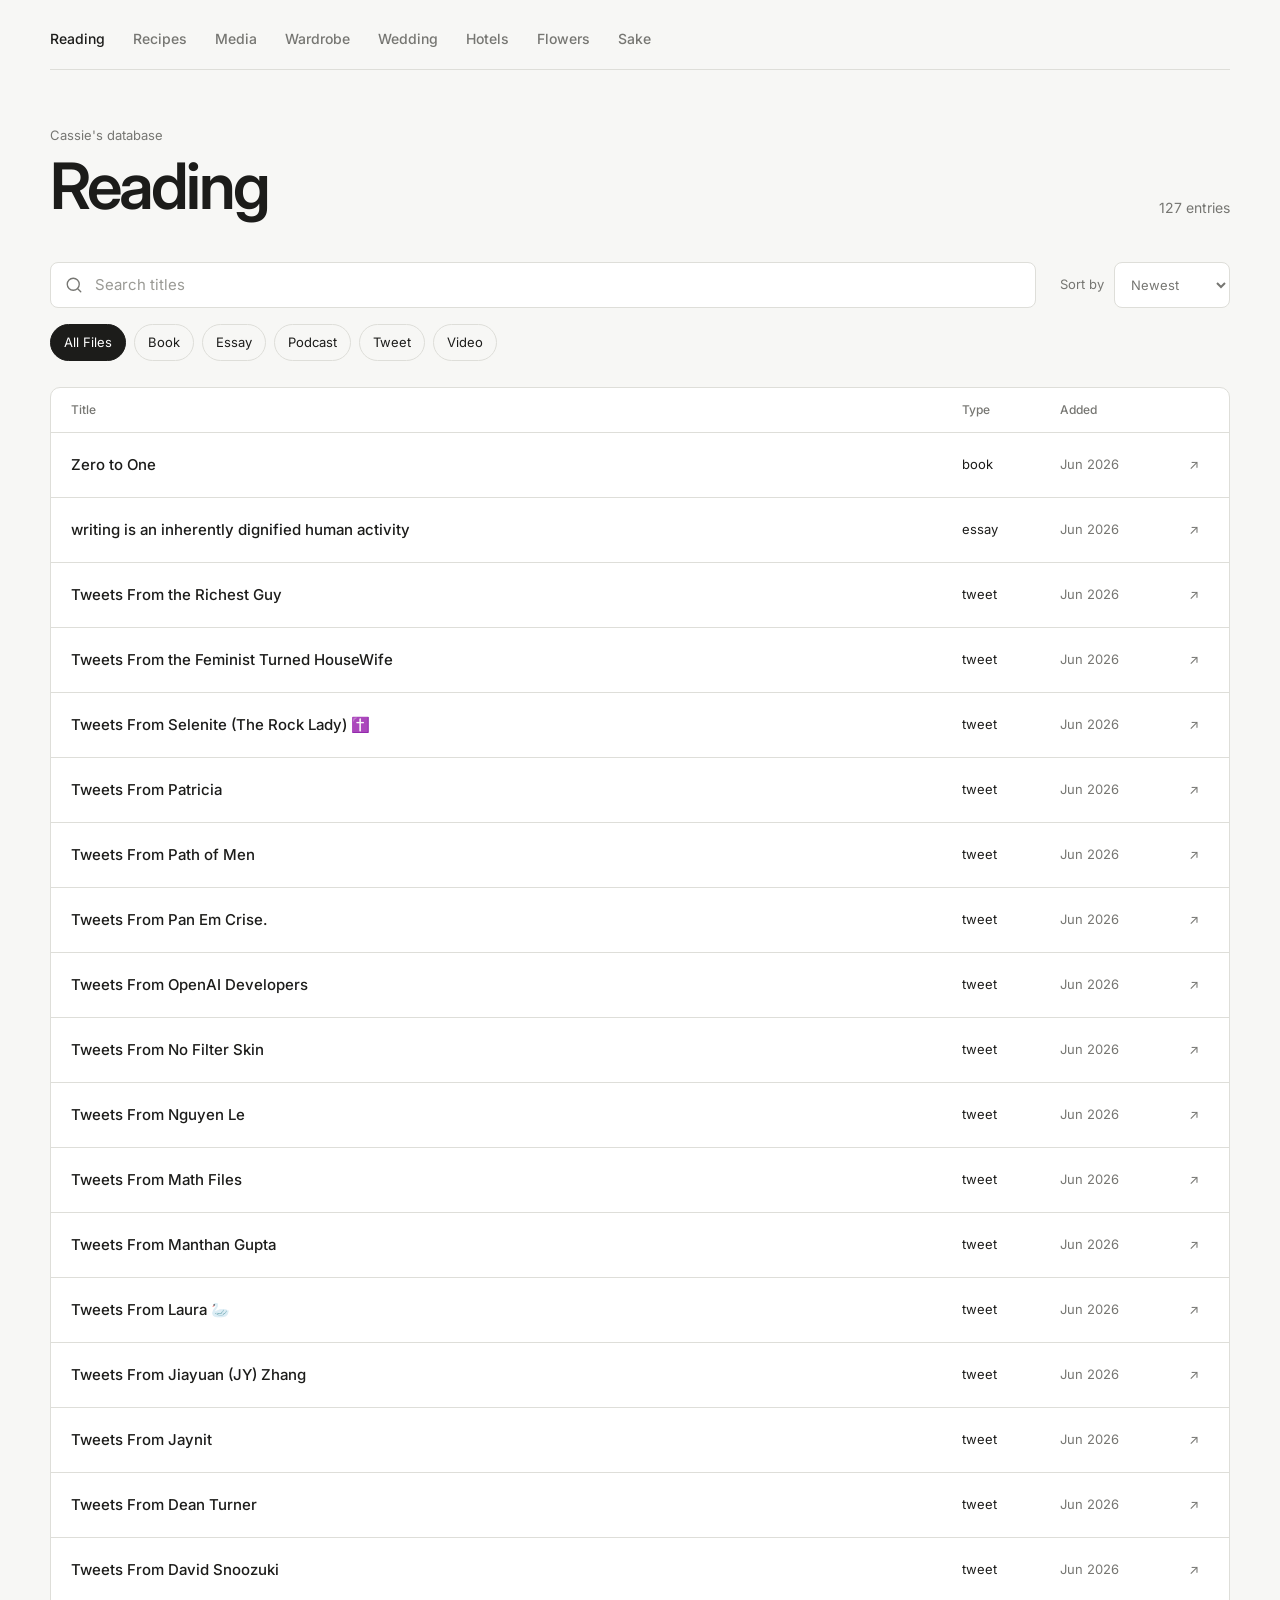
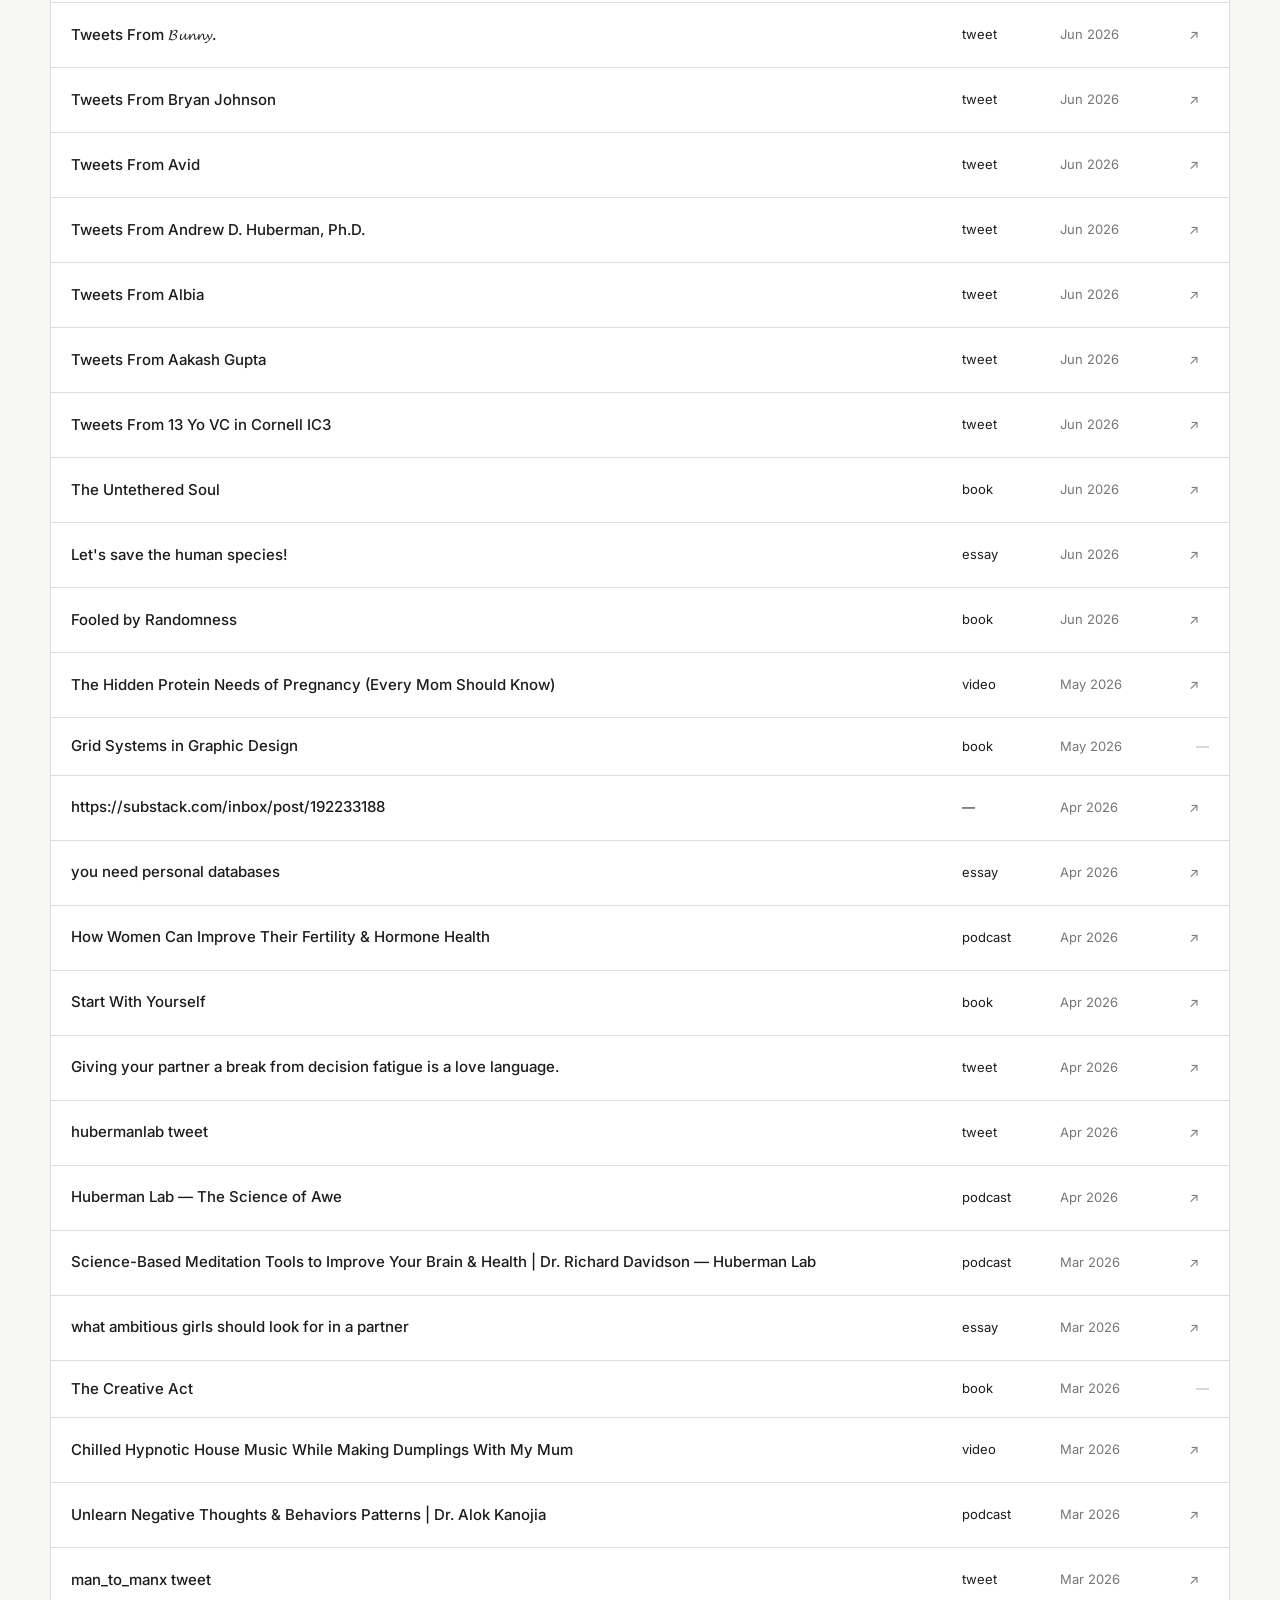
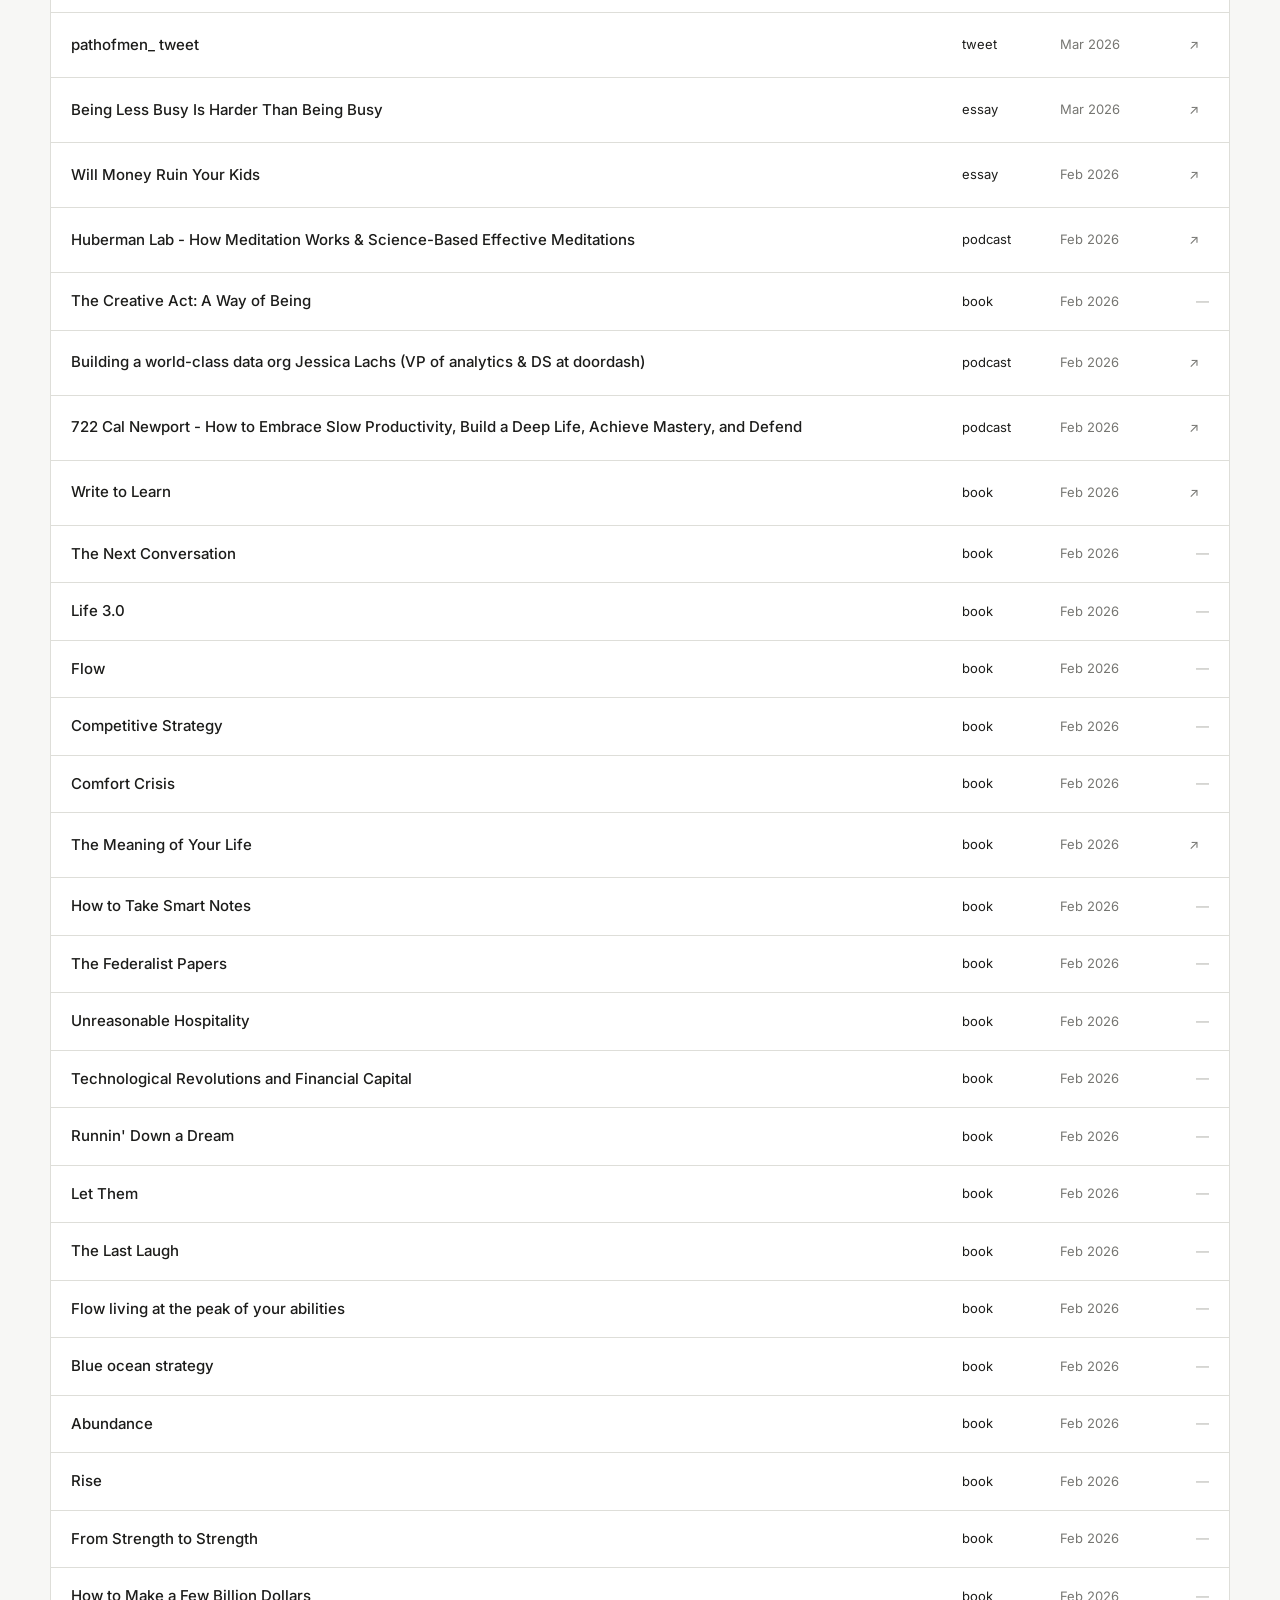
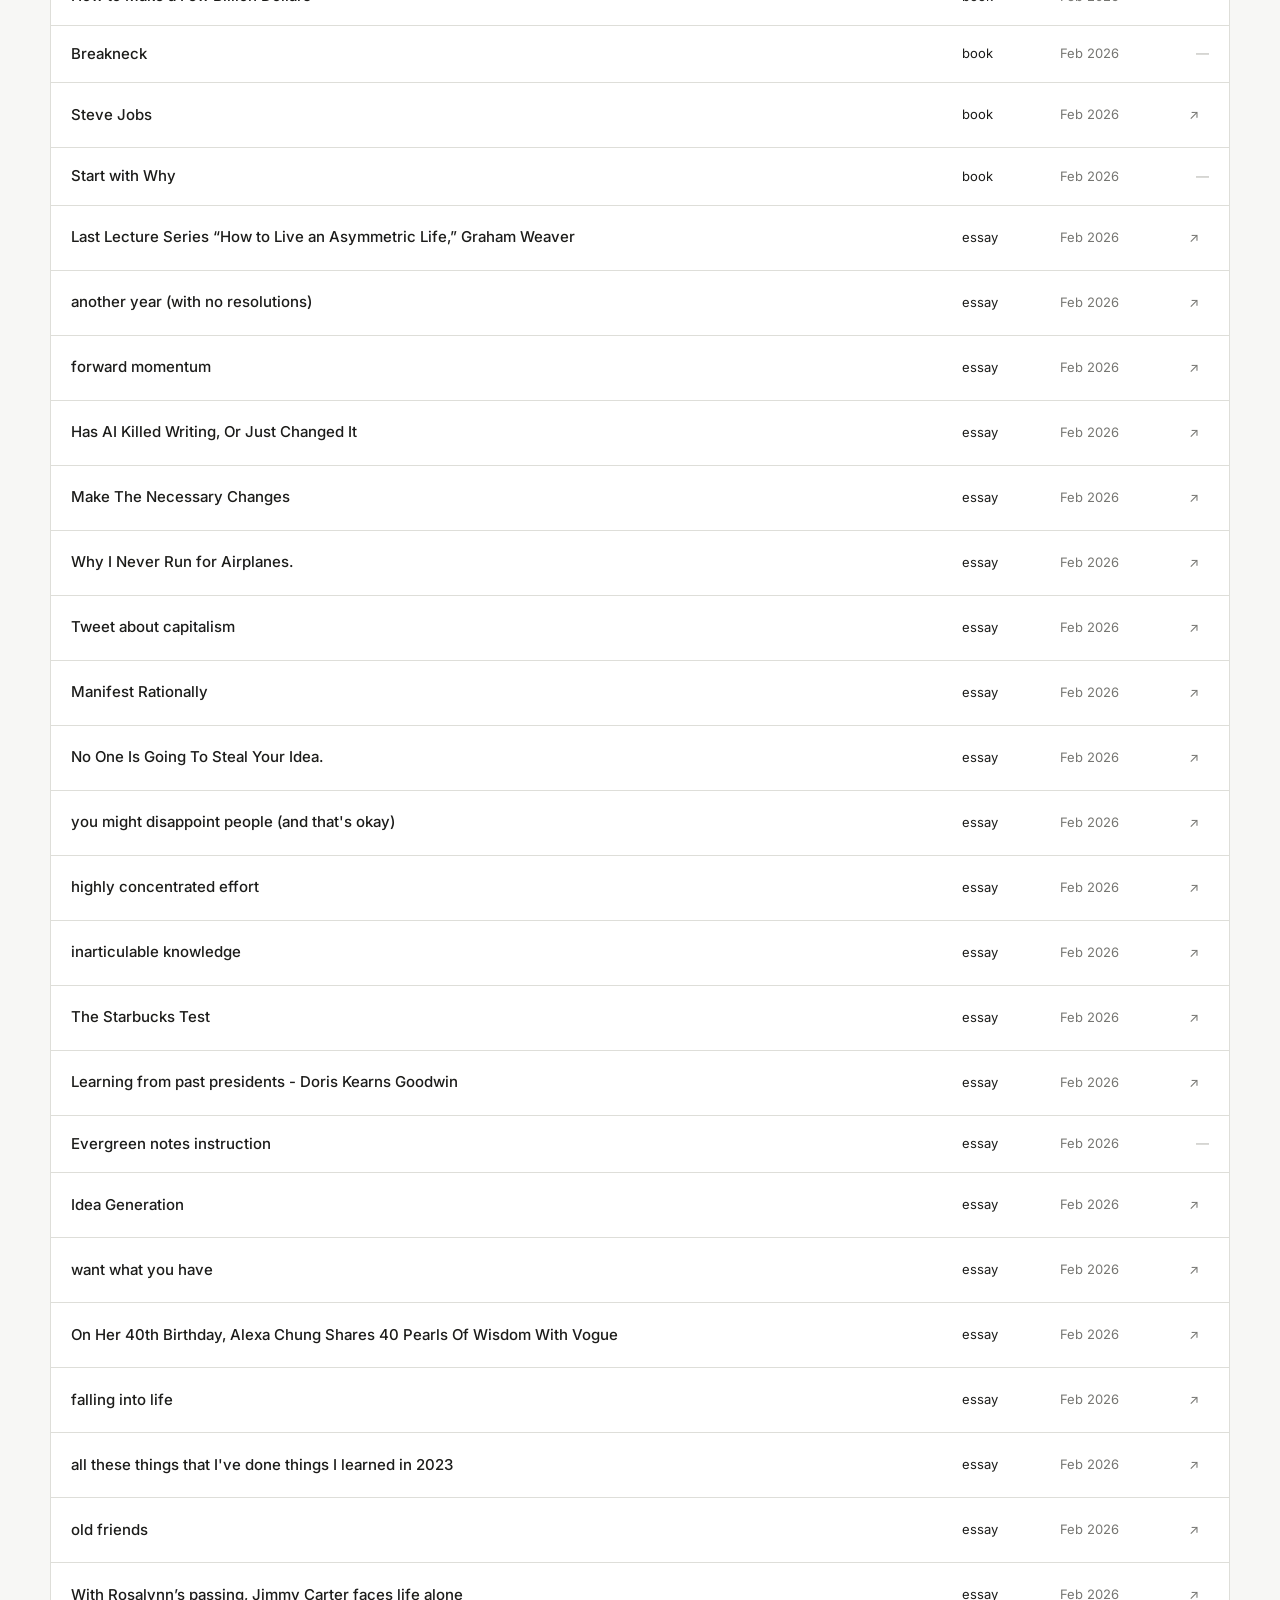
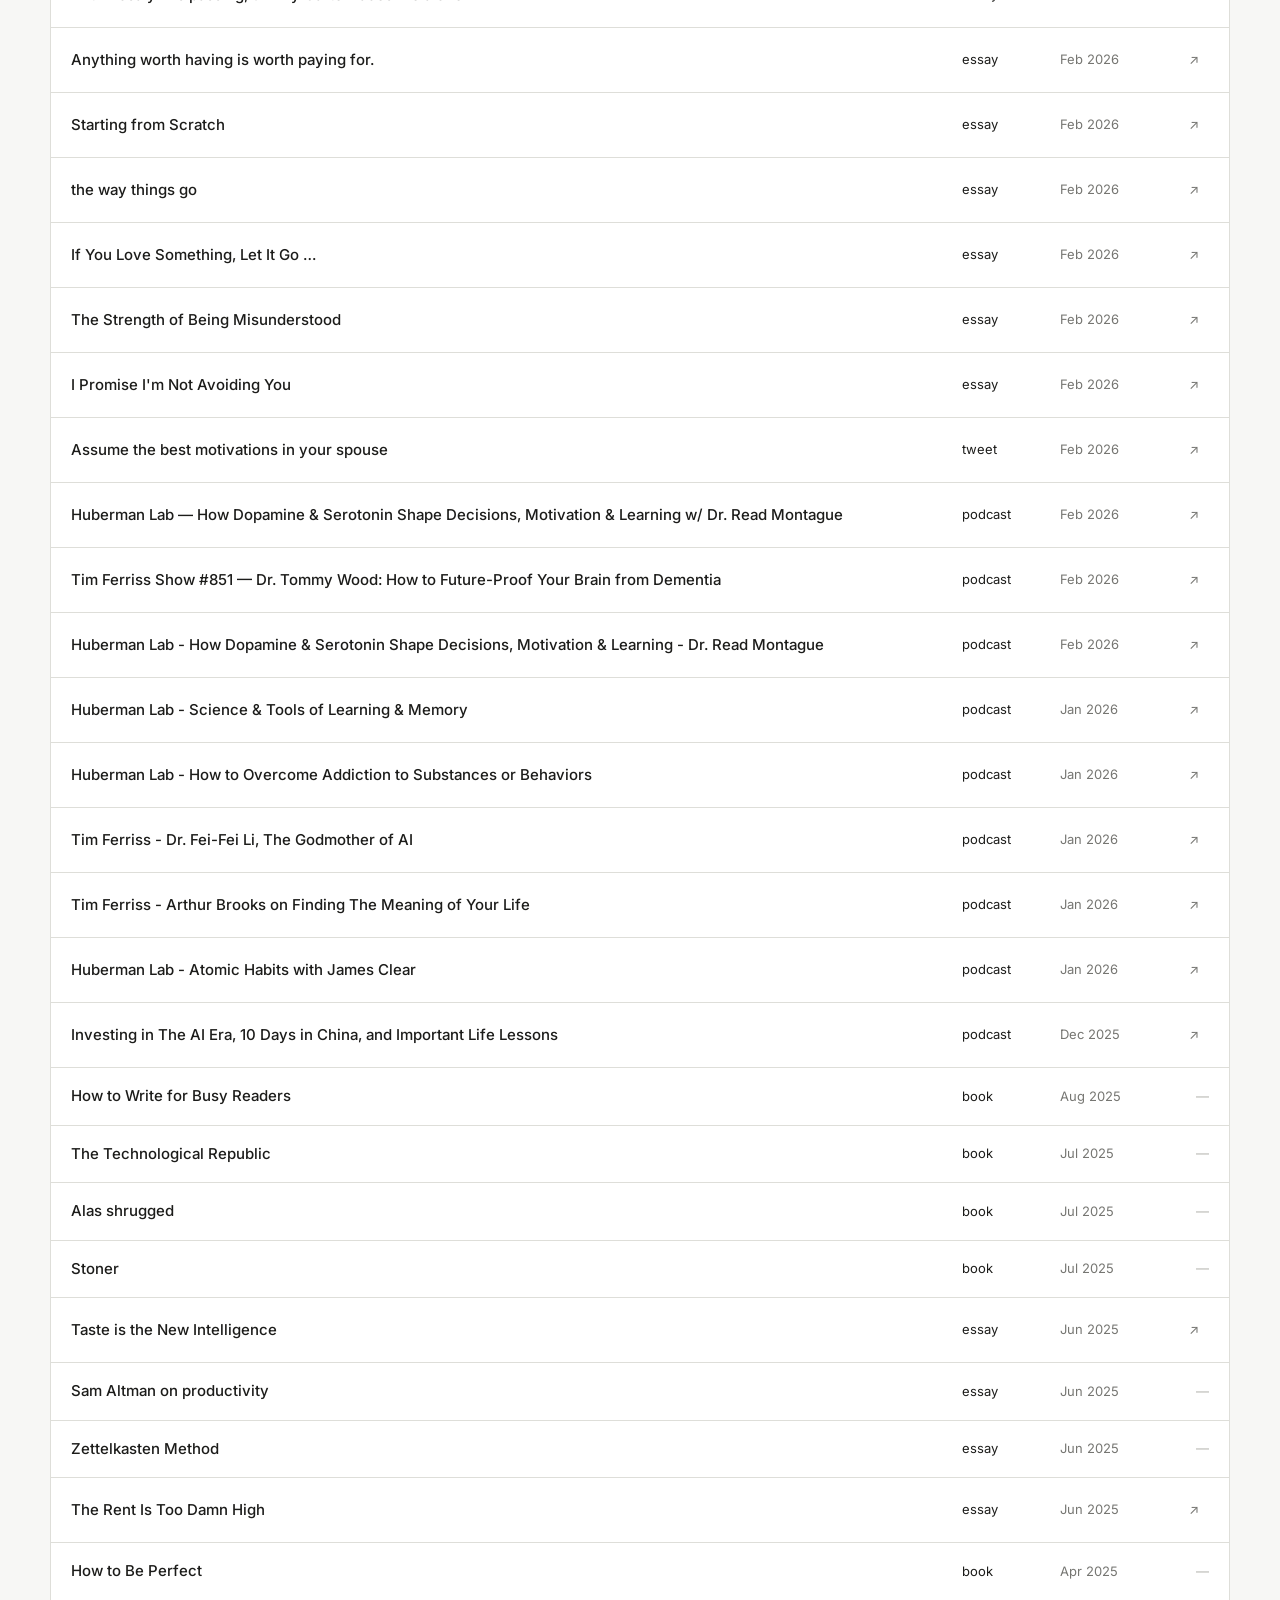
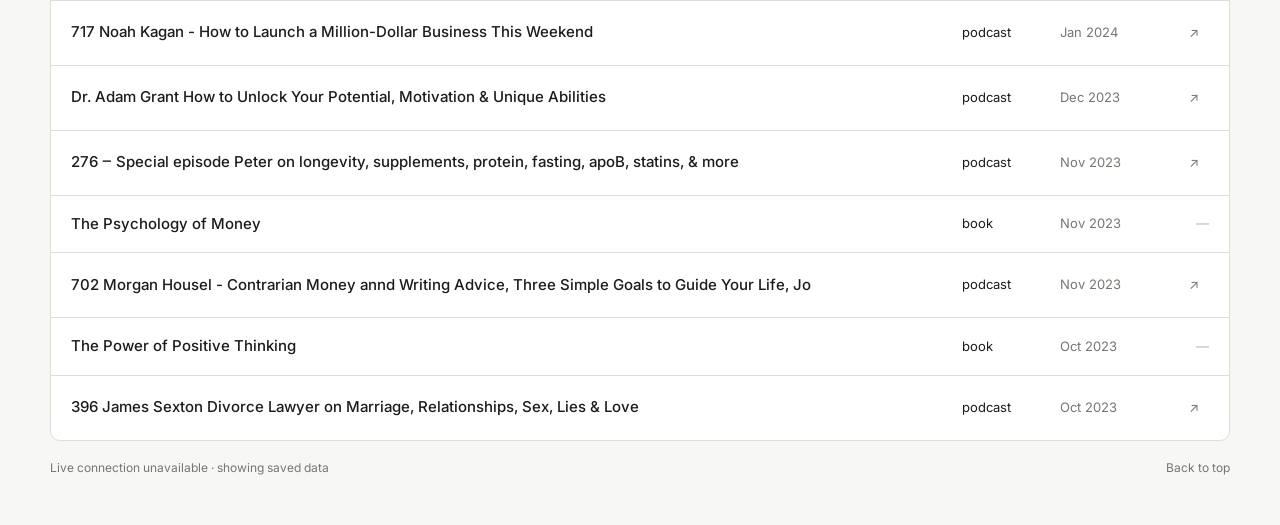
==== commit 16df8b3b: "Load wedding and hotel fallback pages" ====
--- a/index.html
+++ b/index.html
@@ -73,6 +73,7 @@
     <script src="./reading-data.js"></script>
     <script src="./collections-data.js"></script>
     <script src="./wardrobe-data.js"></script>
+    <script src="./wedding-data.js"></script>
     <script src="./hotels-data.js"></script>
     <script src="./app.js"></script>
     <script src="./flower-filters.js"></script>
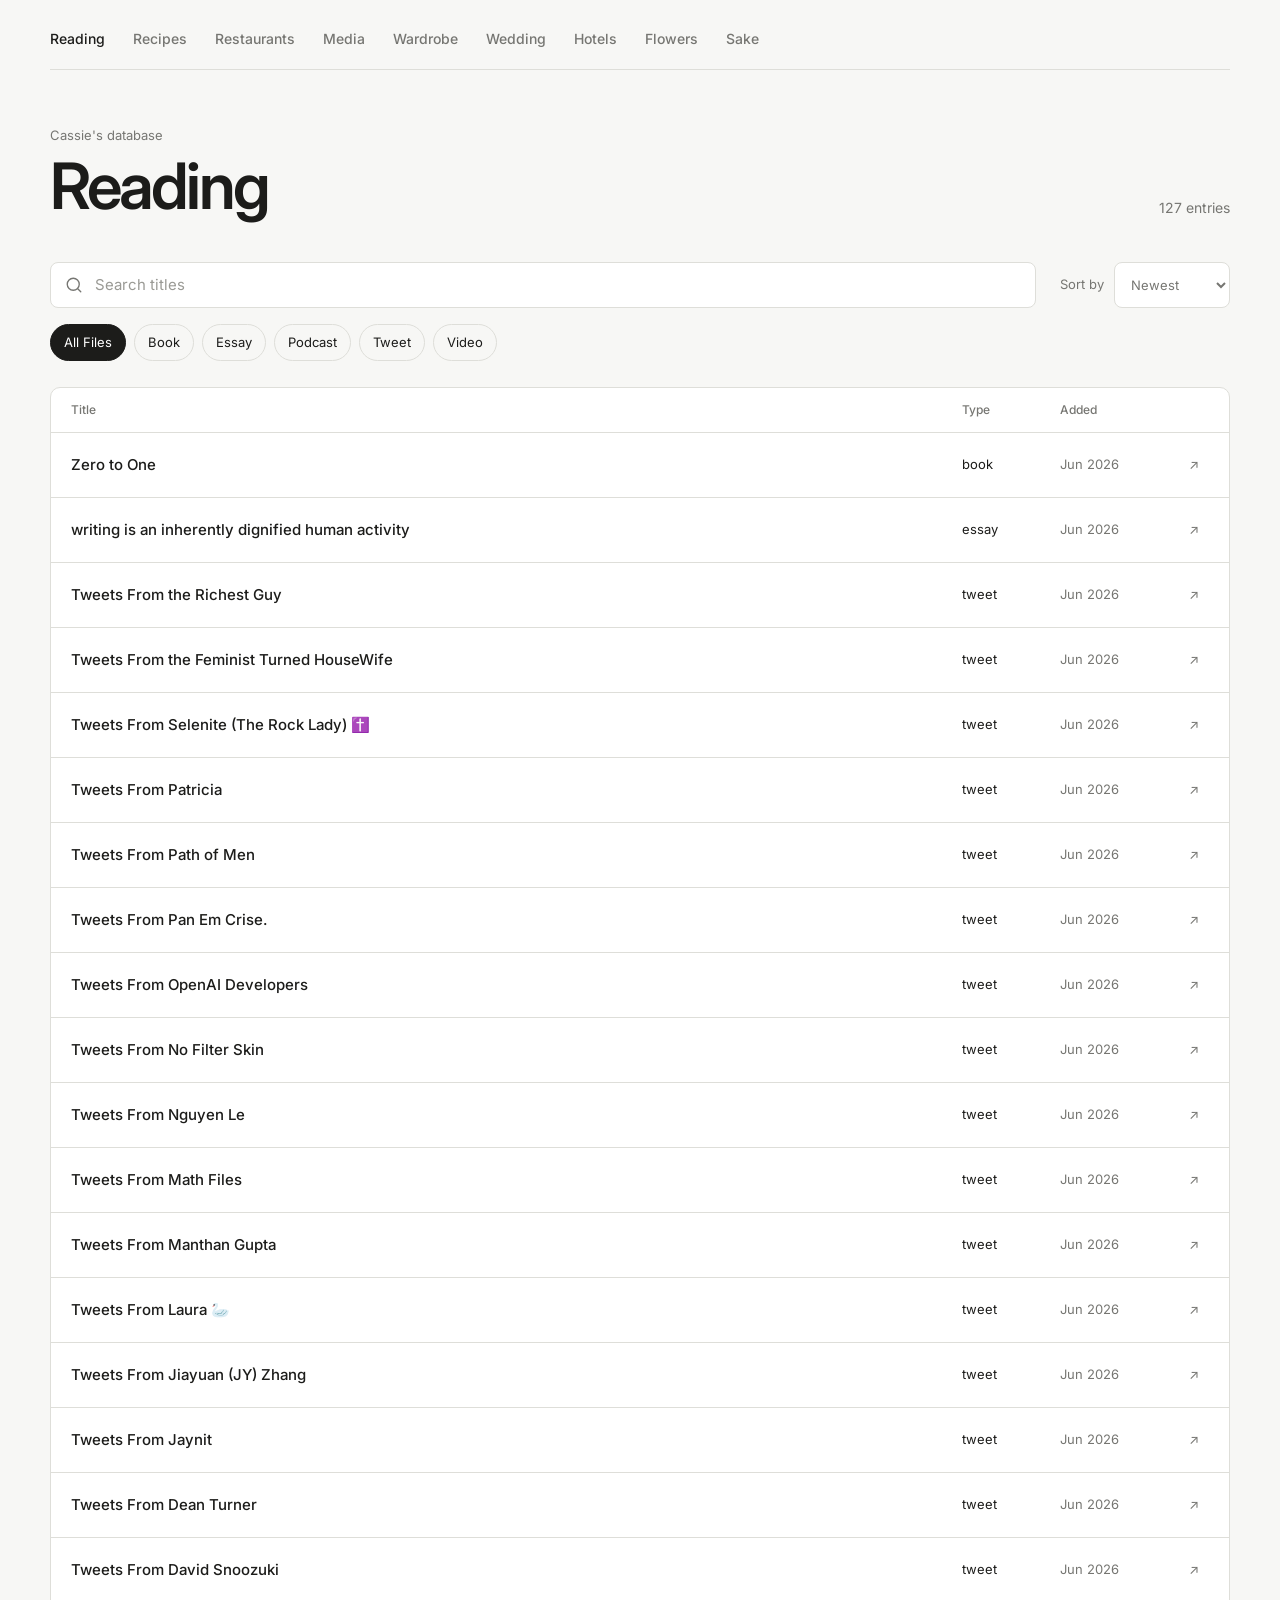
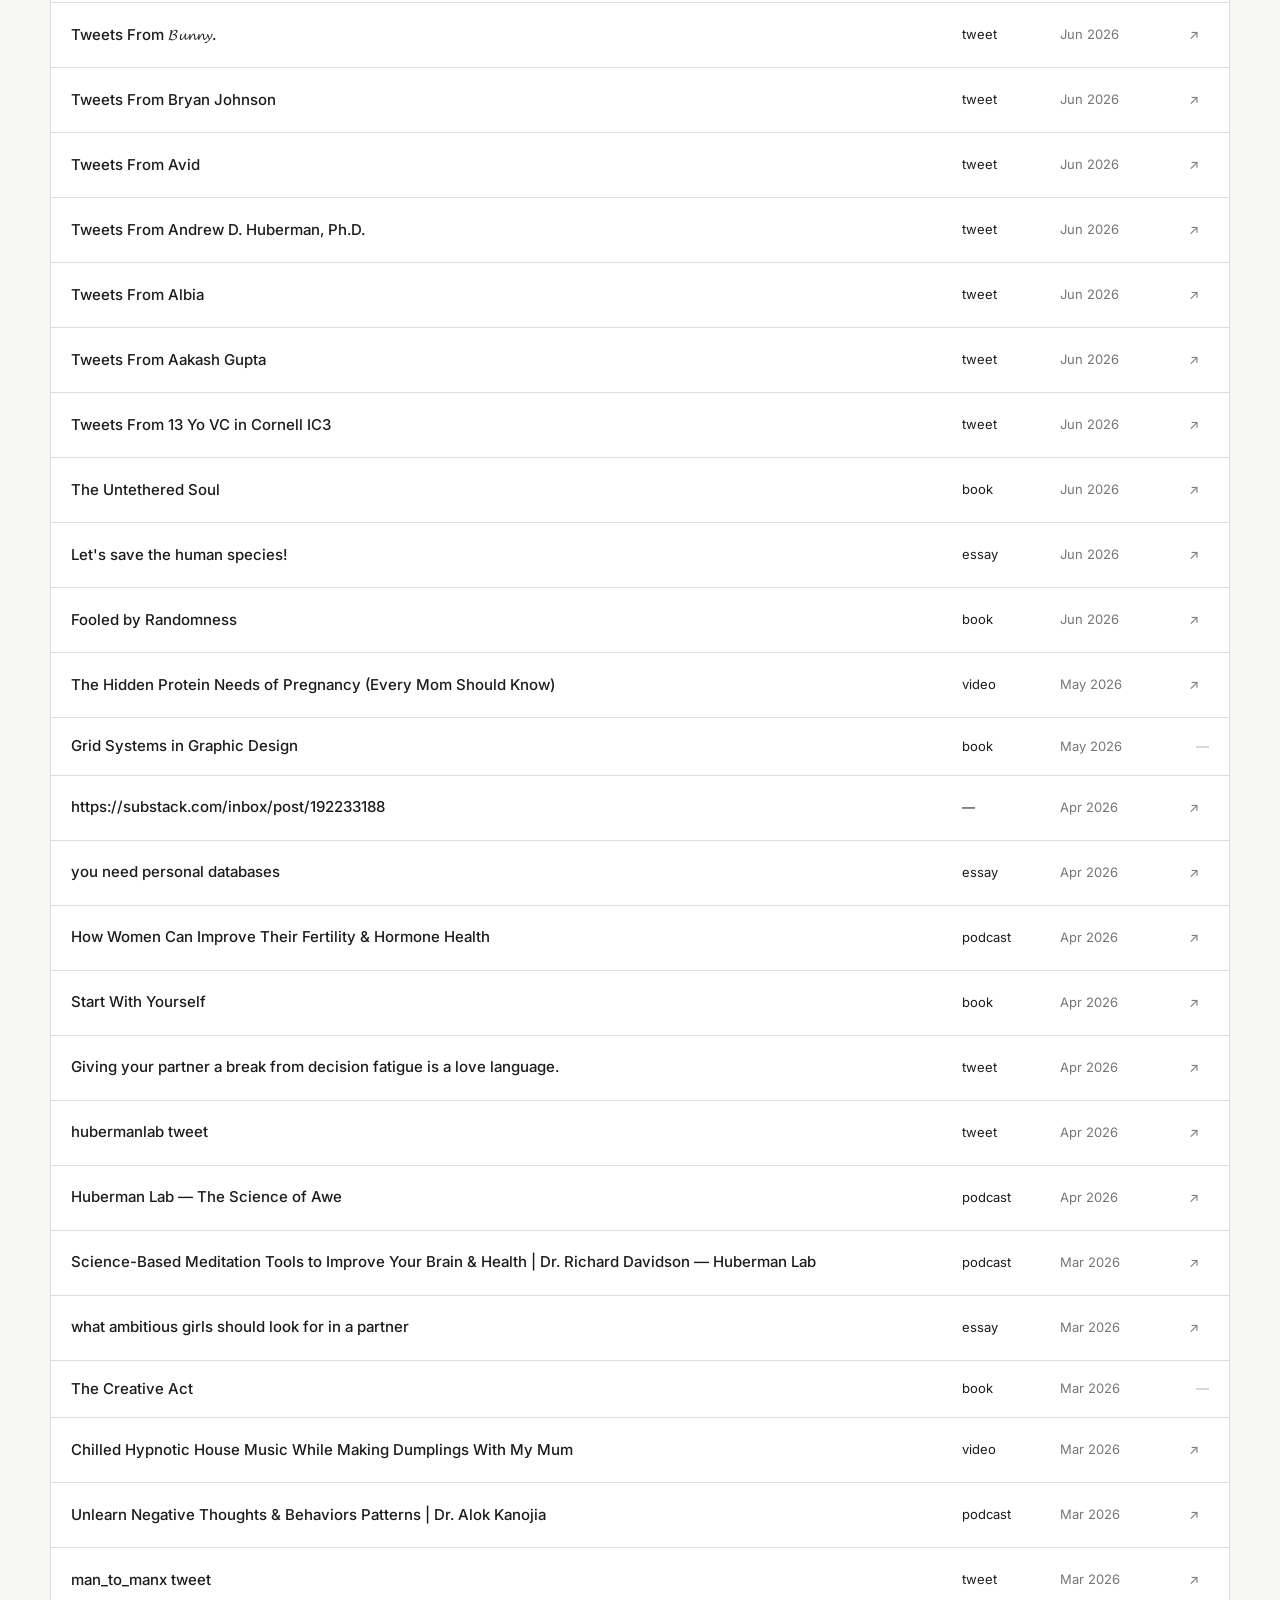
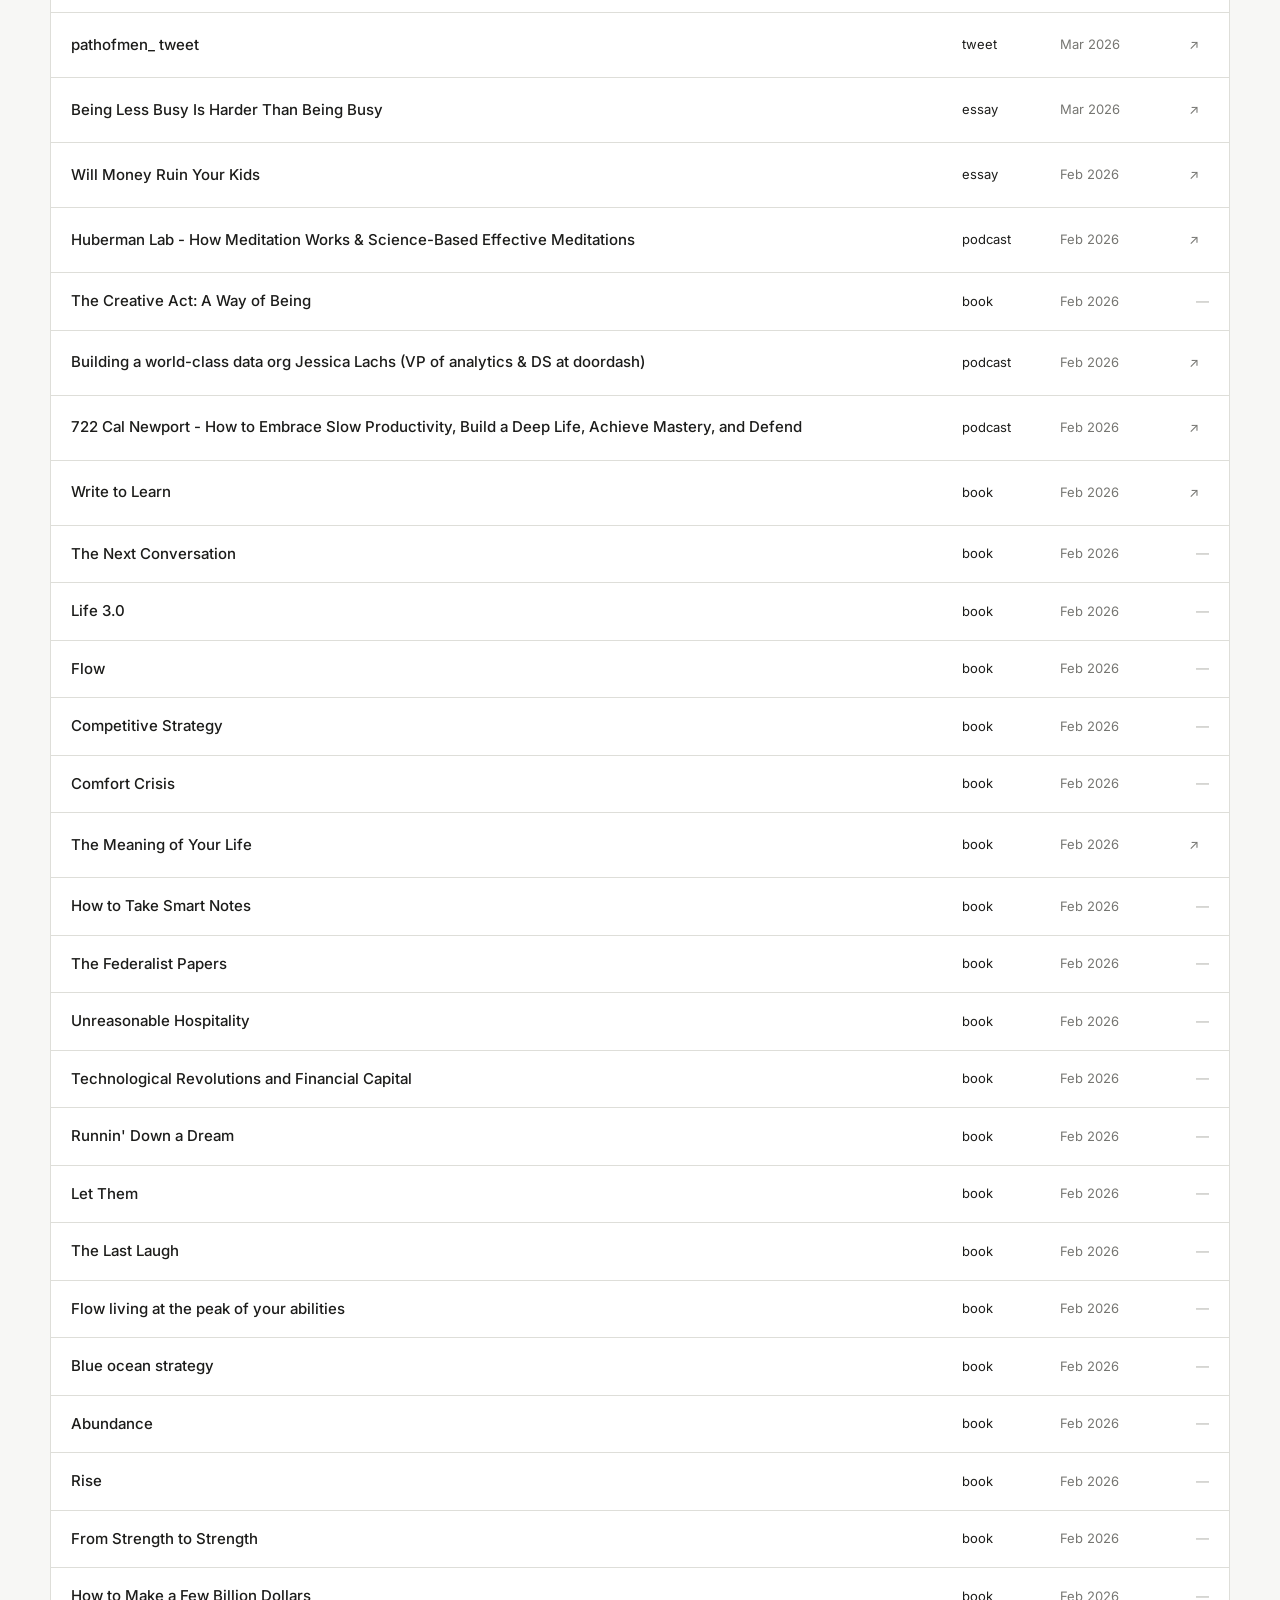
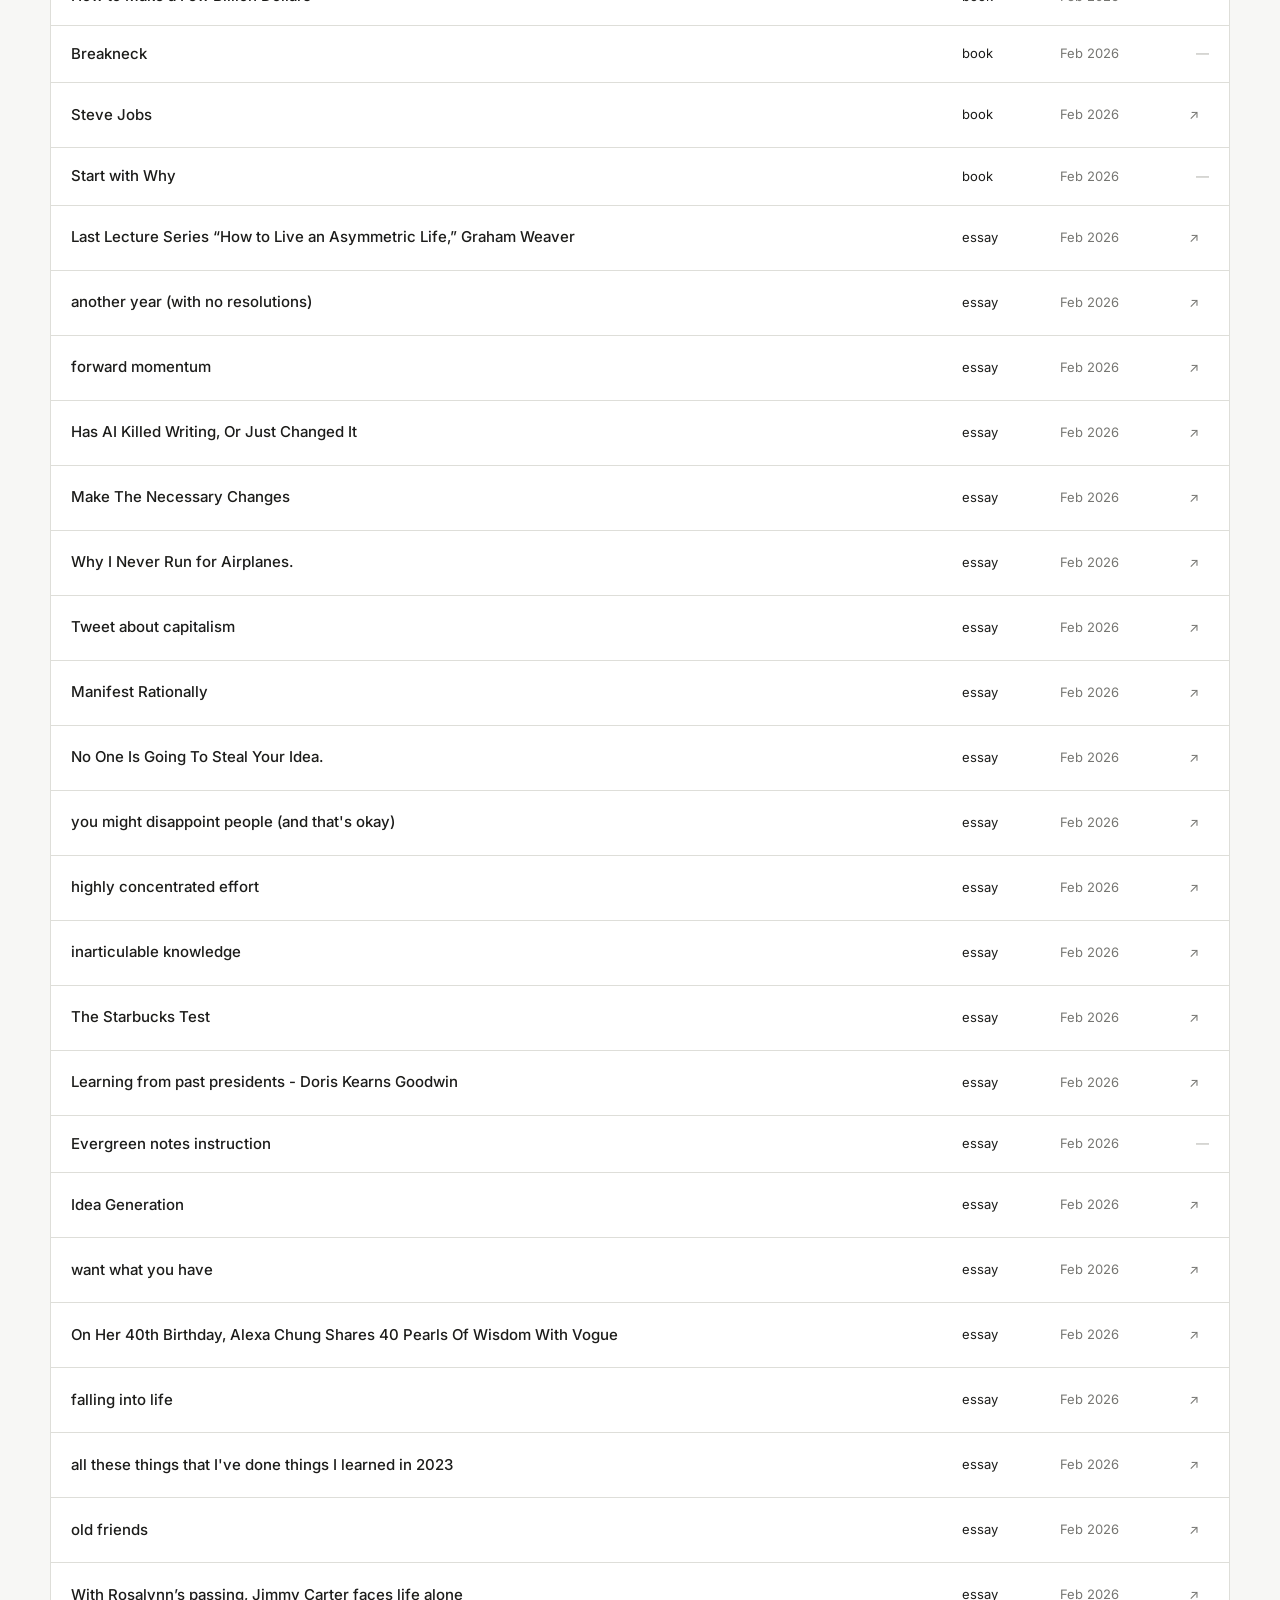
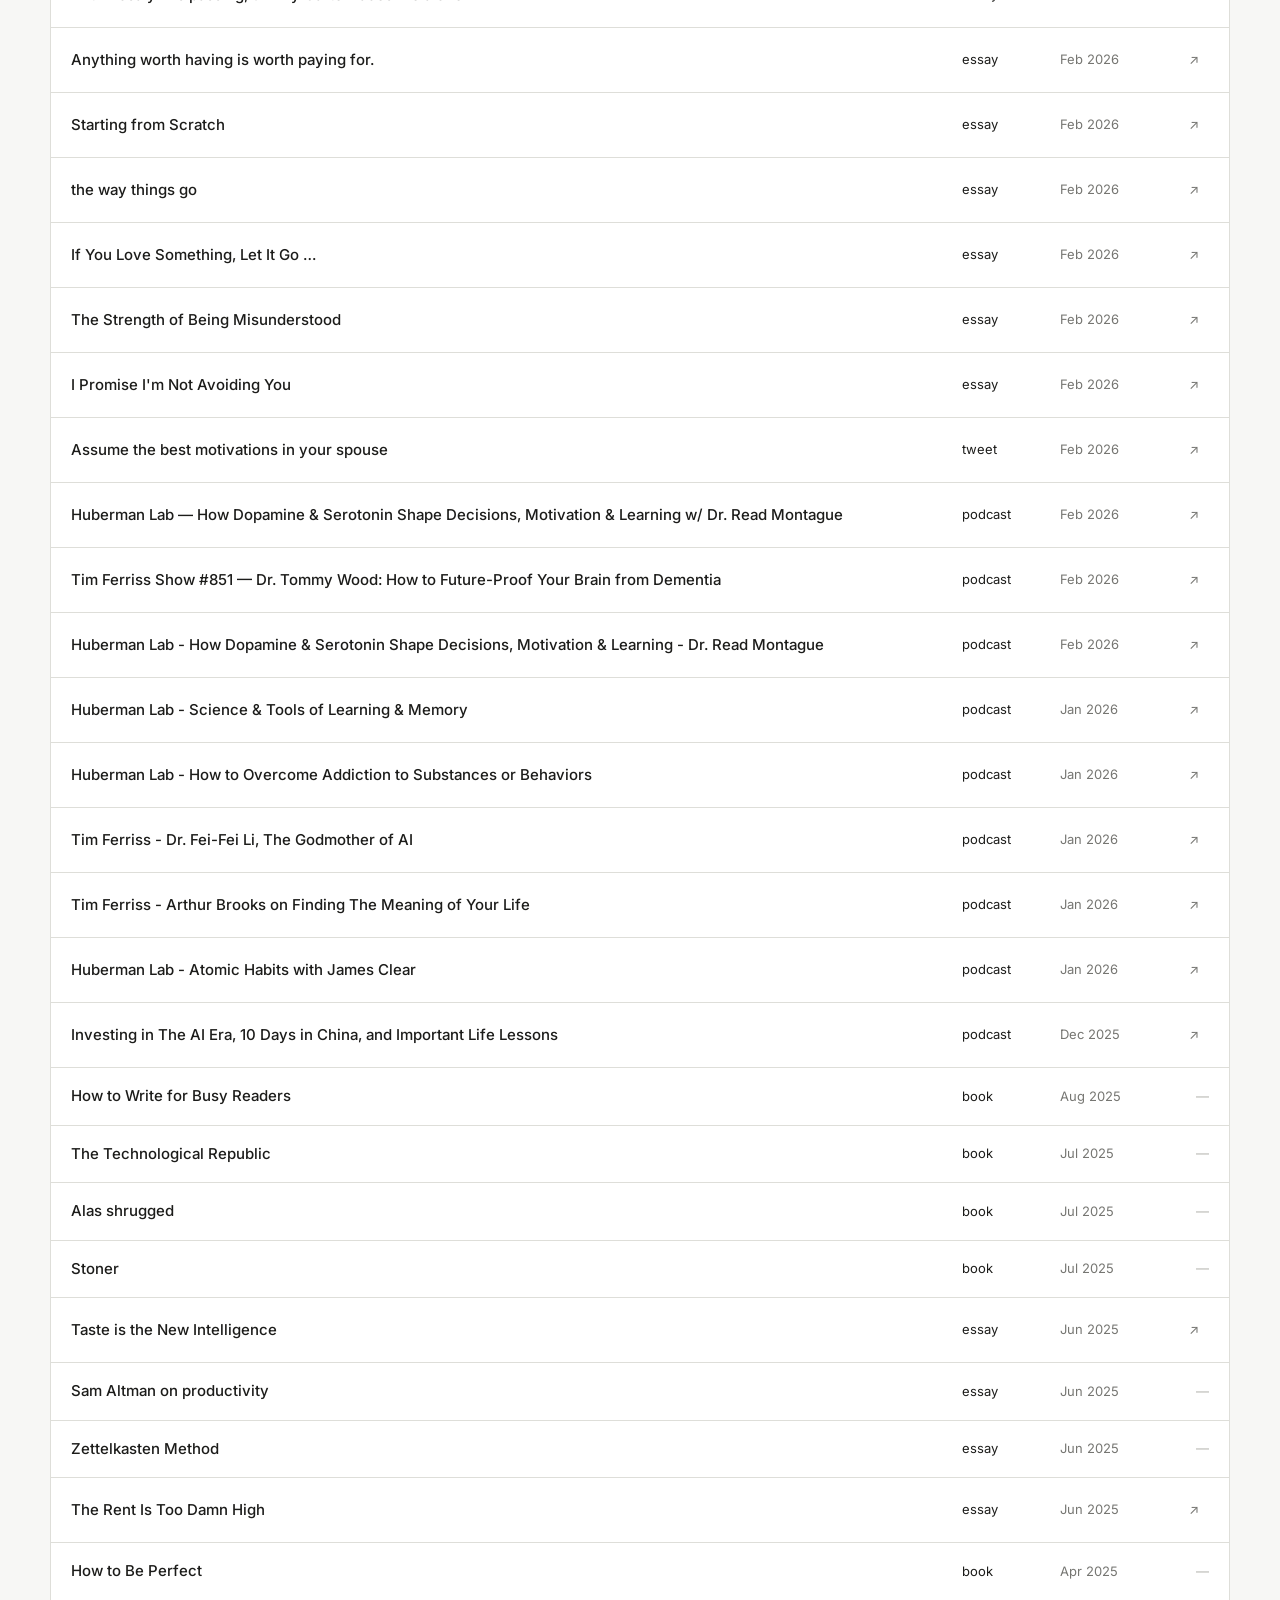
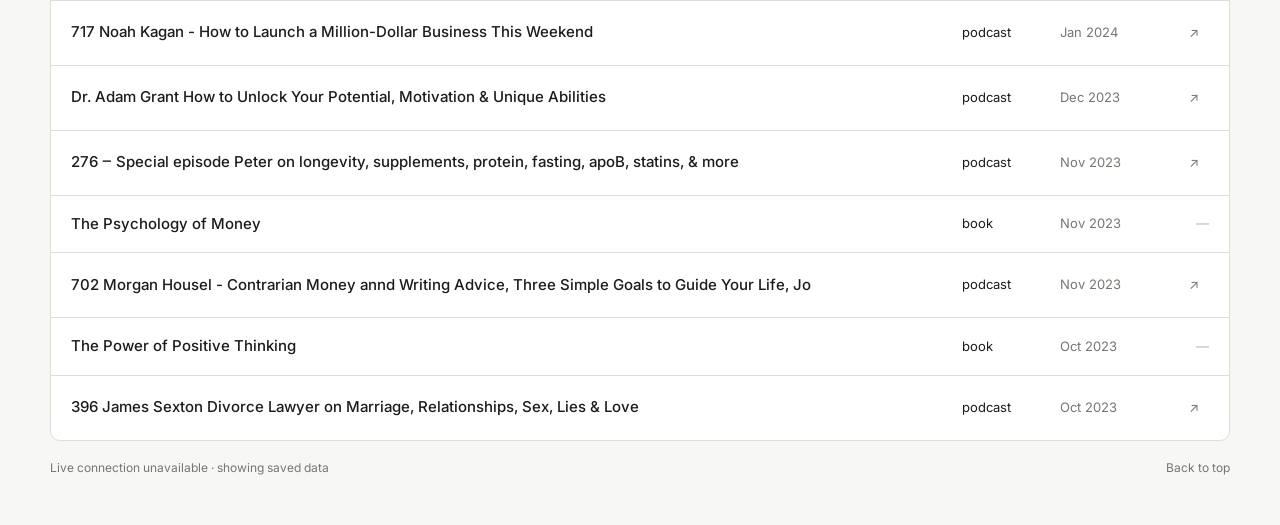
==== commit 93191d42: "Add restaurant collection" ====
--- a/index.html
+++ b/index.html
@@ -7,7 +7,7 @@
     <meta property="og:type" content="website" />
     <meta property="og:site_name" content="cassie's database" />
     <meta property="og:title" content="cassie's database" />
-    <meta property="og:description" content="Reading, recipes, media, wardrobe, wedding, hotels, flowers, and sake." />
+    <meta property="og:description" content="Reading, recipes, restaurants, media, wardrobe, wedding, hotels, flowers, and sake." />
     <meta property="og:url" content="https://cassies-personal-database.vercel.app/" />
     <meta property="og:image" content="https://cassies-personal-database.vercel.app/assets/cassies-database-preview-flower.png" />
     <meta property="og:image:secure_url" content="https://cassies-personal-database.vercel.app/assets/cassies-database-preview-flower.png" />
@@ -16,7 +16,7 @@
     <meta property="og:image:height" content="1210" />
     <meta name="twitter:card" content="summary_large_image" />
     <meta name="twitter:title" content="cassie's database" />
-    <meta name="twitter:description" content="Reading, recipes, media, wardrobe, wedding, hotels, flowers, and sake." />
+    <meta name="twitter:description" content="Reading, recipes, restaurants, media, wardrobe, wedding, hotels, flowers, and sake." />
     <meta name="twitter:image" content="https://cassies-personal-database.vercel.app/assets/cassies-database-preview-flower.png" />
     <title>cassie's database</title>
     <link rel="preconnect" href="https://fonts.googleapis.com" />
